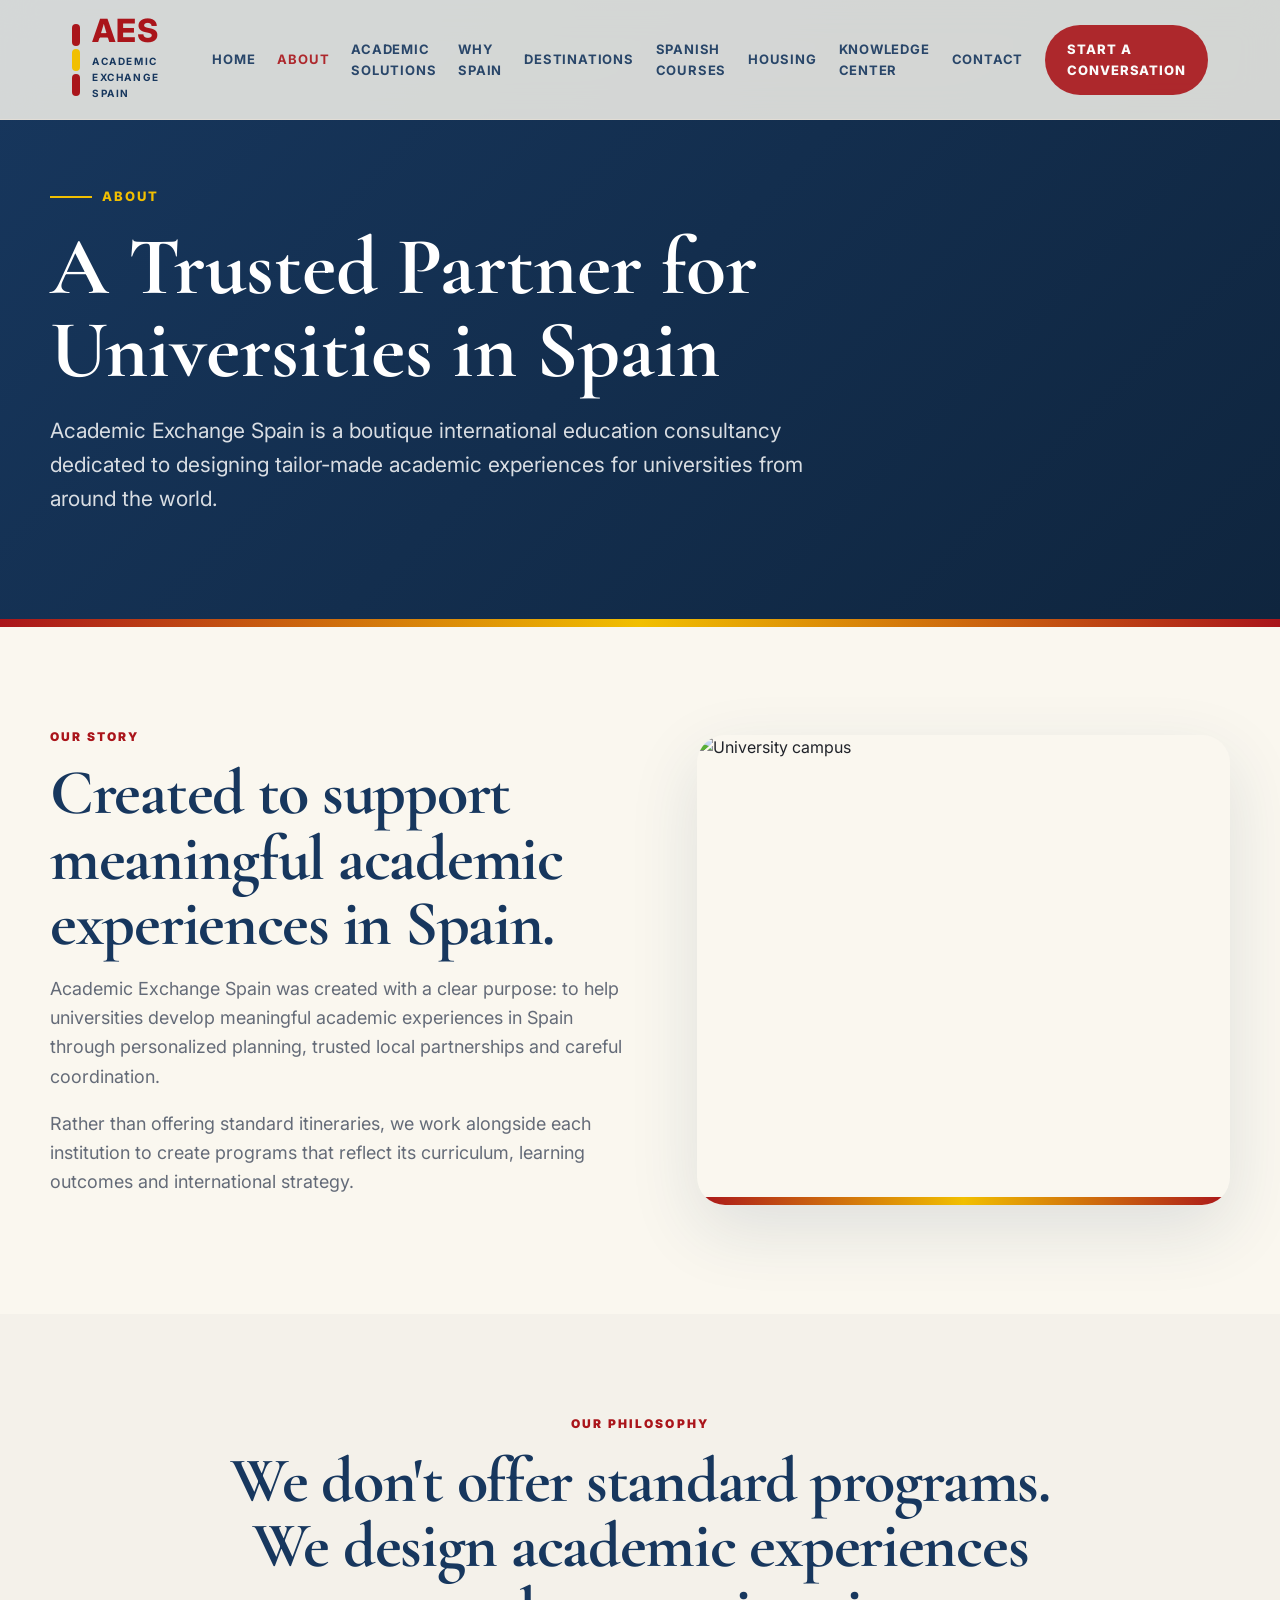
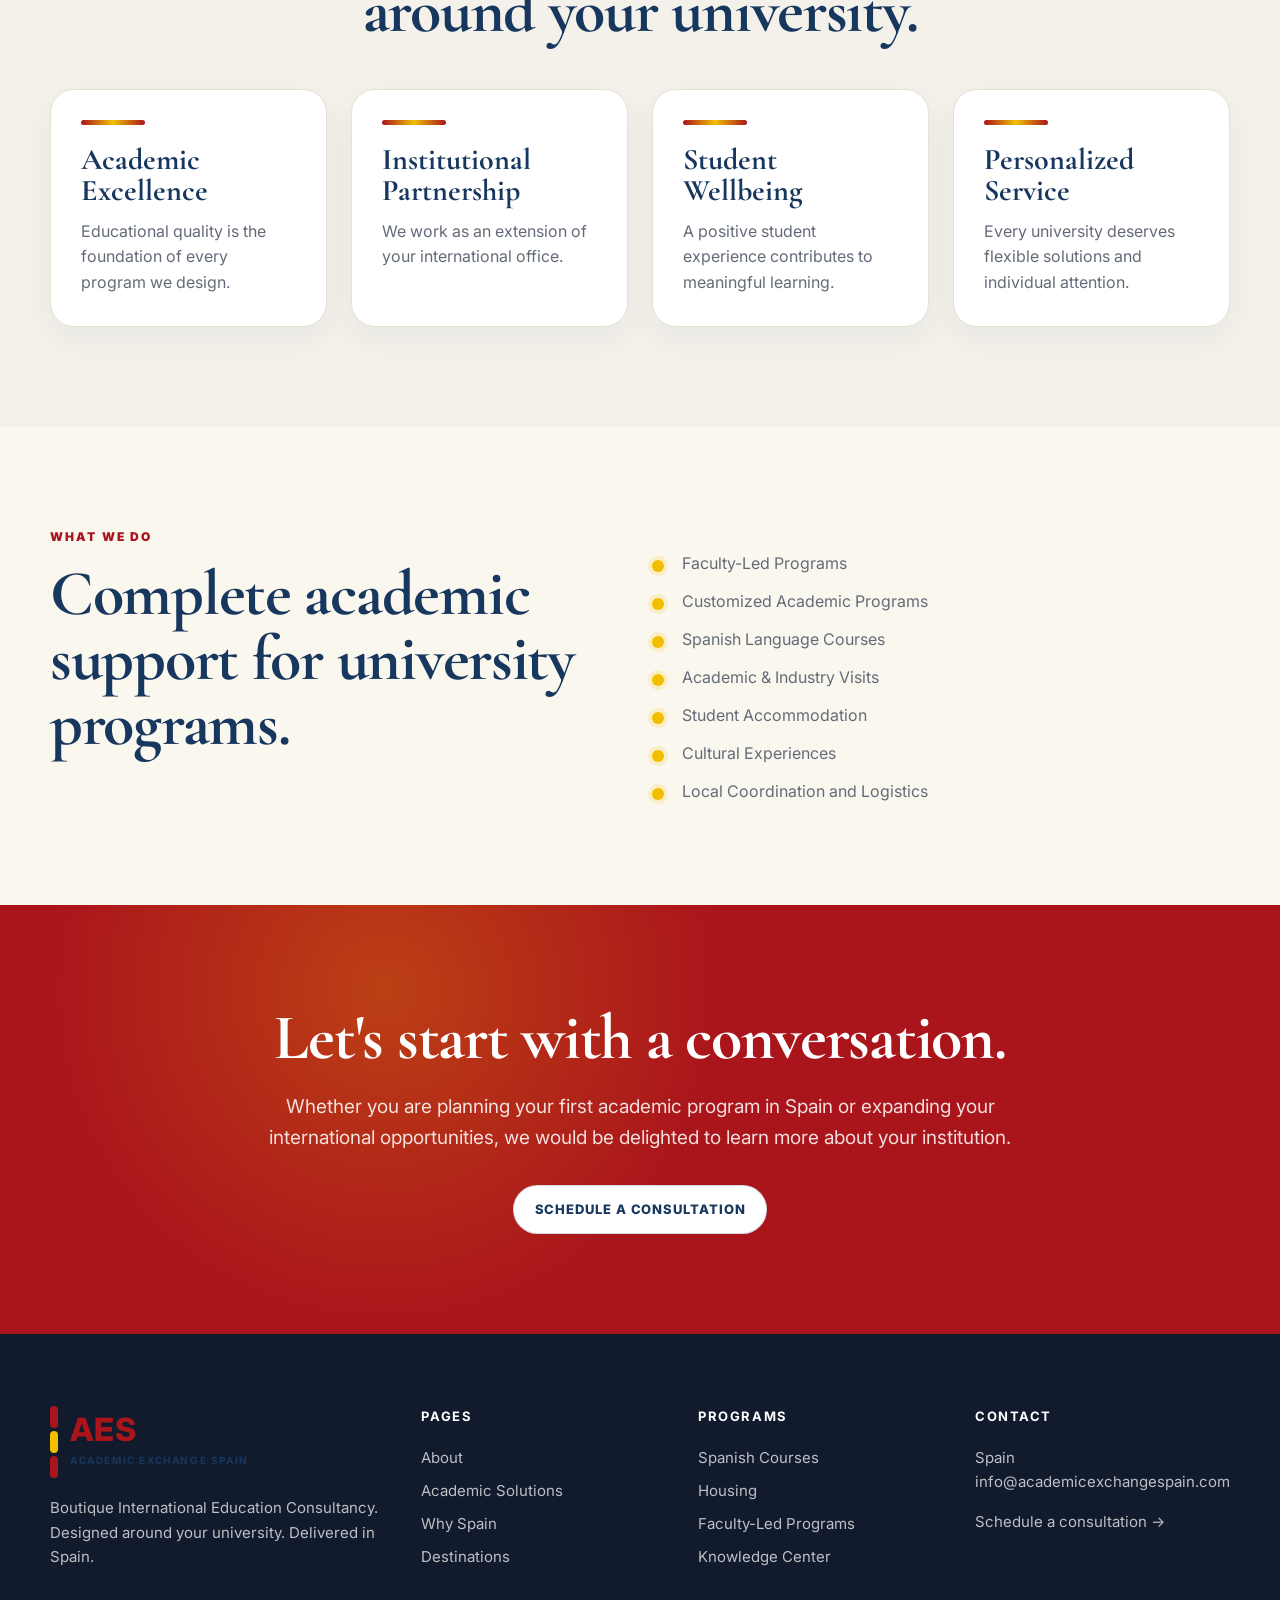
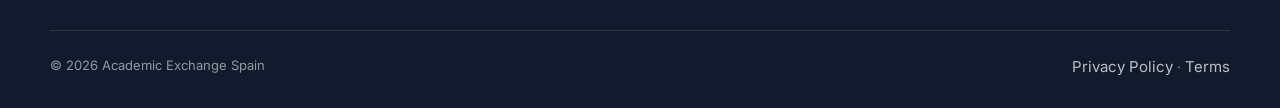
==== about.html @ 65f4fbcc "Add files via upload" ====
<!doctype html><html lang="en"><head><meta charset="utf-8"><meta name="viewport" content="width=device-width, initial-scale=1"><title>About | Academic Exchange Spain</title><meta name="description" content="Learn about Academic Exchange Spain, a boutique international education consultancy for universities."><meta property="og:title" content="About | Academic Exchange Spain"><meta property="og:description" content="Learn about Academic Exchange Spain, a boutique international education consultancy for universities."><meta property="og:type" content="website"><link rel="preconnect" href="https://fonts.googleapis.com"><link rel="preconnect" href="https://fonts.gstatic.com" crossorigin><link href="https://fonts.googleapis.com/css2?family=Cormorant+Garamond:wght@600;700&family=Inter:wght@400;600;700;800;900&display=swap" rel="stylesheet"><link rel="stylesheet" href="assets/css/styles.css"></head><body style="--hero-img:url('https://images.unsplash.com/photo-1523580846011-d3a5bc25702b?auto=format&fit=crop&w=2400&q=80')"><header class="site-header"><div class="nav-wrap"><a href="index.html" class="logo" aria-label="Academic Exchange Spain home"><span class="mark"><i></i><i></i><i></i></span><span><span class="aes">AES</span><small>Academic Exchange Spain</small></span></a><nav class="nav"><a class="" href="index.html">Home</a><a class="active" href="about.html">About</a><a class="" href="academic-solutions.html">Academic Solutions</a><a class="" href="why-spain.html">Why Spain</a><a class="" href="academic-destinations.html">Destinations</a><a class="" href="spanish-courses.html">Spanish Courses</a><a class="" href="housing.html">Housing</a><a class="" href="knowledge-center.html">Knowledge Center</a><a class="" href="contact.html">Contact</a><a class="btn btn-red" href="contact.html">Start a Conversation</a></nav><button class="menu-toggle" aria-label="Open menu">☰</button></div><nav class="mobile-nav"><a class="" href="index.html">Home</a><a class="active" href="about.html">About</a><a class="" href="academic-solutions.html">Academic Solutions</a><a class="" href="why-spain.html">Why Spain</a><a class="" href="academic-destinations.html">Destinations</a><a class="" href="spanish-courses.html">Spanish Courses</a><a class="" href="housing.html">Housing</a><a class="" href="knowledge-center.html">Knowledge Center</a><a class="" href="contact.html">Contact</a><a class="btn btn-red" href="contact.html">Start a Conversation</a></nav></header><section class="page-hero"><div class="container"><div class="eyebrow">About</div><h1>A Trusted Partner for Universities in Spain</h1><p>Academic Exchange Spain is a boutique international education consultancy dedicated to designing tailor-made academic experiences for universities from around the world.</p></div></section>
<section class="section"><div class="container editorial"><div class="text-block"><div class="section-label">Our Story</div><h2>Created to support meaningful academic experiences in Spain.</h2><p>Academic Exchange Spain was created with a clear purpose: to help universities develop meaningful academic experiences in Spain through personalized planning, trusted local partnerships and careful coordination.</p><p>Rather than offering standard itineraries, we work alongside each institution to create programs that reflect its curriculum, learning outcomes and international strategy.</p></div><div class="photo-card"><img src="https://images.unsplash.com/photo-1562774053-701939374585?auto=format&fit=crop&w=1600&q=80" alt="University campus"></div></div></section>
<section class="section muted-bg"><div class="container"><div class="section-head center"><div class="section-label">Our Philosophy</div><h2>We don't offer standard programs. We design academic experiences around your university.</h2></div><div class="grid grid-4"><div class="card"><div class="stripe"></div><h3>Academic Excellence</h3><p>Educational quality is the foundation of every program we design.</p></div><div class="card"><div class="stripe"></div><h3>Institutional Partnership</h3><p>We work as an extension of your international office.</p></div><div class="card"><div class="stripe"></div><h3>Student Wellbeing</h3><p>A positive student experience contributes to meaningful learning.</p></div><div class="card"><div class="stripe"></div><h3>Personalized Service</h3><p>Every university deserves flexible solutions and individual attention.</p></div></div></div></section>
<section class="section"><div class="container grid grid-2"><div><div class="section-label">What We Do</div><h2>Complete academic support for university programs.</h2></div><div><ul class="list-check"><li>Faculty-Led Programs</li><li>Customized Academic Programs</li><li>Spanish Language Courses</li><li>Academic & Industry Visits</li><li>Student Accommodation</li><li>Cultural Experiences</li><li>Local Coordination and Logistics</li></ul></div></div></section>
<section class="section cta"><div class="container"><h2>Let's start with a conversation.</h2><p>Whether you are planning your first academic program in Spain or expanding your international opportunities, we would be delighted to learn more about your institution.</p><a class="btn btn-white" href="contact.html">Schedule a Consultation</a></div></section><footer class="site-footer"><div class="footer-grid"><div><a href="index.html" class="logo" aria-label="Academic Exchange Spain home"><span class="mark"><i></i><i></i><i></i></span><span><span class="aes">AES</span><small>Academic Exchange Spain</small></span></a><p style="margin-top:18px;max-width:340px">Boutique International Education Consultancy. Designed around your university. Delivered in Spain.</p></div><div><h4>Pages</h4><div class="footer-links"><a href="about.html">About</a><a href="academic-solutions.html">Academic Solutions</a><a href="why-spain.html">Why Spain</a><a href="academic-destinations.html">Destinations</a></div></div><div><h4>Programs</h4><div class="footer-links"><a href="spanish-courses.html">Spanish Courses</a><a href="housing.html">Housing</a><a href="academic-solutions.html">Faculty-Led Programs</a><a href="knowledge-center.html">Knowledge Center</a></div></div><div><h4>Contact</h4><p>Spain<br>info@academicexchangespain.com</p><a href="contact.html">Schedule a consultation →</a></div></div><div class="footer-bottom"><span>© <span data-year></span> Academic Exchange Spain</span><span><a href="privacy.html">Privacy Policy</a> · <a href="terms.html">Terms</a></span></div></footer><script src="assets/js/main.js"></script></body></html>
---- assets/css/styles.css ----
:root{
  --red:#AA151B; --gold:#F1BF00; --blue:#17375E; --ink:#20232A; --muted:#646B78; --cream:#FAF7EF; --soft:#F4F1EA; --line:#E7E0D6; --white:#fff;
  --max:1180px; --shadow:0 24px 70px rgba(23,55,94,.12);
}
*{box-sizing:border-box} html{scroll-behavior:smooth} body{margin:0;color:var(--ink);font-family:Inter,system-ui,-apple-system,Segoe UI,Roboto,Arial,sans-serif;background:var(--cream);line-height:1.62} a{color:inherit;text-decoration:none} img{max-width:100%;display:block} 
.logo{display:flex;align-items:center;gap:12px;font-weight:800;letter-spacing:.02em;color:var(--blue)}.mark{display:grid;gap:3px}.mark i{display:block;width:8px;height:22px;border-radius:99px}.mark i:nth-child(1),.mark i:nth-child(3){background:var(--red)}.mark i:nth-child(2){background:var(--gold)}.logo .aes{font-size:32px;line-height:.8;color:var(--red)}.logo small{display:block;font-size:10px;letter-spacing:.16em;text-transform:uppercase;color:var(--blue);font-weight:700;margin-top:3px}.logo span.name{font-size:12px;text-transform:uppercase;letter-spacing:.14em;color:var(--blue)}
.site-header{position:fixed;top:0;left:0;right:0;z-index:50;background:rgba(250,247,239,.84);backdrop-filter:blur(18px);border-bottom:1px solid rgba(231,224,214,.8)}.nav-wrap{max-width:var(--max);margin:0 auto;padding:18px 22px;display:flex;align-items:center;justify-content:space-between;gap:24px}.nav{display:flex;align-items:center;gap:22px;font-size:13px;font-weight:700;text-transform:uppercase;letter-spacing:.06em;color:var(--blue)}.nav a{opacity:.9}.nav a:hover{color:var(--red)}.menu-toggle{display:none;background:transparent;border:0;color:var(--blue);font-weight:800;font-size:26px}.btn{display:inline-flex;align-items:center;justify-content:center;border-radius:999px;padding:13px 21px;font-size:13px;text-transform:uppercase;letter-spacing:.07em;font-weight:800;border:1px solid transparent;transition:.25s ease;gap:8px}.btn-red{background:var(--red);color:#fff}.btn-red:hover{background:#8f0f14;transform:translateY(-2px)}.btn-white{background:#fff;color:var(--blue);border-color:rgba(23,55,94,.18)}.btn-white:hover{border-color:var(--red);color:var(--red);transform:translateY(-2px)}.btn-gold{background:var(--gold);color:#111}.btn-outline{border-color:var(--red);color:var(--red);background:transparent}.btn-outline:hover{background:var(--red);color:#fff}
.hero{min-height:96vh;display:grid;align-items:center;position:relative;overflow:hidden;padding:140px 22px 80px;background:var(--blue)}.hero:before{content:"";position:absolute;inset:0;background:linear-gradient(90deg,rgba(23,55,94,.92),rgba(23,55,94,.62) 45%,rgba(170,21,27,.28)),var(--hero-img);background-size:cover;background-position:center;transform:scale(1.02)}.hero:after{content:"";position:absolute;left:0;bottom:0;width:100%;height:10px;background:linear-gradient(90deg,var(--red),var(--gold),var(--red))}.hero-inner{position:relative;z-index:2;max-width:var(--max);margin:0 auto;width:100%}.eyebrow{display:inline-flex;gap:10px;align-items:center;font-size:13px;font-weight:800;letter-spacing:.16em;text-transform:uppercase;color:var(--gold);margin-bottom:18px}.eyebrow:before{content:"";width:42px;height:2px;background:var(--gold)}h1,h2,h3{font-family:Cormorant Garamond,Georgia,serif;line-height:1.02;margin:0;color:var(--blue)}.hero h1{font-size:clamp(50px,7vw,94px);max-width:900px;color:#fff;font-weight:700;letter-spacing:-.03em}.hero p{max-width:760px;color:rgba(255,255,255,.88);font-size:clamp(18px,2vw,24px);margin:26px 0 34px}.hero-actions{display:flex;gap:14px;flex-wrap:wrap}.hero .btn-white{background:rgba(255,255,255,.94)}
main{overflow:hidden}.section{padding:100px 22px}.section.compact{padding:72px 22px}.container{max-width:var(--max);margin:0 auto}.section-head{max-width:820px;margin-bottom:46px}.section-head.center{text-align:center;margin-left:auto;margin-right:auto}.section-label{font-size:12px;text-transform:uppercase;letter-spacing:.18em;font-weight:900;color:var(--red);margin-bottom:14px}.section h2{font-size:clamp(38px,5vw,64px);letter-spacing:-.02em}.lead{font-size:20px;color:var(--muted);max-width:780px}.grid{display:grid;gap:24px}.grid-2{grid-template-columns:repeat(2,minmax(0,1fr))}.grid-3{grid-template-columns:repeat(3,minmax(0,1fr))}.grid-4{grid-template-columns:repeat(4,minmax(0,1fr))}.trust{background:#fff;border-bottom:1px solid var(--line)}.trust-grid{display:grid;grid-template-columns:repeat(4,1fr);gap:18px}.stat{padding:28px;border-left:4px solid var(--red);background:#fff}.stat strong{display:block;font-family:Cormorant Garamond,Georgia,serif;font-size:48px;color:var(--blue);line-height:1}.stat span{display:block;text-transform:uppercase;letter-spacing:.09em;font-size:12px;font-weight:900;color:var(--red);margin:8px 0}.stat p{margin:0;color:var(--muted);font-size:14px}.editorial{display:grid;grid-template-columns:1.05fr .95fr;gap:58px;align-items:center}.photo-card{position:relative;border-radius:28px;overflow:hidden;box-shadow:var(--shadow);min-height:470px}.photo-card img{width:100%;height:100%;object-fit:cover;position:absolute;inset:0}.photo-card:after{content:"";position:absolute;inset:auto 0 0 0;height:8px;background:linear-gradient(90deg,var(--red),var(--gold),var(--red))}.text-block p{font-size:18px;color:var(--muted)}.pillars .card{min-height:260px}.card{background:#fff;border:1px solid var(--line);border-radius:24px;padding:30px;box-shadow:0 12px 34px rgba(23,55,94,.055);transition:.25s ease}.card:hover{transform:translateY(-5px);box-shadow:var(--shadow)}.card h3{font-size:30px;margin-bottom:12px}.card p{color:var(--muted);margin:0}.card .stripe{width:64px;height:5px;background:linear-gradient(90deg,var(--red),var(--gold),var(--red));border-radius:99px;margin-bottom:20px}.muted-bg{background:var(--soft)}.blue-bg{background:var(--blue);color:#fff}.blue-bg h2,.blue-bg h3{color:#fff}.blue-bg p{color:rgba(255,255,255,.82)}.method{display:grid;grid-template-columns:repeat(7,1fr);gap:12px;position:relative}.method:before{content:"";position:absolute;top:35px;left:6%;right:6%;height:2px;background:rgba(170,21,27,.22)}.method-step{position:relative;text-align:center;background:#fff;border:1px solid var(--line);border-radius:18px;padding:22px 10px;z-index:2}.method-step b{display:flex;align-items:center;justify-content:center;width:48px;height:48px;margin:0 auto 14px;border-radius:50%;background:var(--cream);border:2px solid var(--gold);color:var(--red);font-weight:900}.method-step span{display:block;font-size:12px;font-weight:900;letter-spacing:.08em;text-transform:uppercase;color:var(--blue)}.solution-card{min-height:380px;padding:0;overflow:hidden}.solution-card img{height:190px;width:100%;object-fit:cover}.solution-card div{padding:26px}.solution-card h3{font-size:31px}.map-box{background:#fff;border:1px solid var(--line);border-radius:28px;padding:42px;box-shadow:var(--shadow)}.map-spain{height:340px;border-radius:22px;background:linear-gradient(135deg,rgba(241,191,0,.16),rgba(170,21,27,.12)),url('https://images.unsplash.com/photo-1558642452-9d2a7deb7f62?auto=format&fit=crop&w=1400&q=80');background-size:cover;background-position:center;position:relative;overflow:hidden}.map-spain:after{content:"Spain as a learning environment";position:absolute;left:24px;bottom:24px;color:#fff;background:rgba(23,55,94,.82);padding:12px 18px;border-radius:999px;font-weight:800}.dest-card{min-height:290px;position:relative;border-radius:24px;overflow:hidden;color:#fff;display:flex;align-items:flex-end;padding:24px;box-shadow:var(--shadow)}.dest-card:before{content:"";position:absolute;inset:0;background:linear-gradient(180deg,rgba(23,55,94,.04),rgba(23,55,94,.82));z-index:1}.dest-card img{position:absolute;inset:0;width:100%;height:100%;object-fit:cover;transition:.5s}.dest-card:hover img{transform:scale(1.06)}.dest-card div{position:relative;z-index:2}.dest-card h3{color:#fff;font-size:34px}.dest-card p{margin:6px 0 0;color:rgba(255,255,255,.86);font-weight:700}.banner-photo{min-height:620px;position:relative;display:flex;align-items:center;background-size:cover;background-position:center}.banner-photo:before{content:"";position:absolute;inset:0;background:linear-gradient(90deg,rgba(23,55,94,.9),rgba(23,55,94,.45))}.banner-photo .container{position:relative;color:#fff}.banner-photo h2{color:#fff;max-width:720px}.quote{font-family:Cormorant Garamond,Georgia,serif;font-size:clamp(34px,5vw,62px);line-height:1.05;color:var(--blue);max-width:980px;margin:0 auto;text-align:center}.quote cite{display:block;font-family:Inter,Arial,sans-serif;font-style:normal;font-size:14px;text-transform:uppercase;letter-spacing:.14em;color:var(--red);margin-top:24px;font-weight:900}.cta{background:var(--red);color:#fff;text-align:center;position:relative;overflow:hidden}.cta:before{content:"";position:absolute;inset:0;background:radial-gradient(circle at 30% 20%,rgba(241,191,0,.25),transparent 35%)}.cta .container{position:relative}.cta h2{color:#fff}.cta p{color:rgba(255,255,255,.86);margin:22px auto 32px;max-width:760px;font-size:19px}.site-footer{background:#111B2D;color:#fff;padding:72px 22px 28px}.footer-grid{max-width:var(--max);margin:0 auto;display:grid;grid-template-columns:1.4fr repeat(3,1fr);gap:40px}.site-footer h4{margin:0 0 18px;color:#fff;text-transform:uppercase;letter-spacing:.12em;font-size:13px}.site-footer p,.site-footer a{color:rgba(255,255,255,.72);font-size:15px}.footer-links{display:grid;gap:9px}.footer-bottom{max-width:var(--max);margin:46px auto 0;padding-top:24px;border-top:1px solid rgba(255,255,255,.12);display:flex;justify-content:space-between;gap:20px;color:rgba(255,255,255,.55);font-size:13px}.page-hero{padding:180px 22px 90px;background:linear-gradient(135deg,var(--blue),#0F253E);color:#fff;position:relative;overflow:hidden}.page-hero:after{content:"";position:absolute;left:0;bottom:0;width:100%;height:8px;background:linear-gradient(90deg,var(--red),var(--gold),var(--red))}.page-hero .container{position:relative;z-index:1}.page-hero h1{color:#fff;font-size:clamp(48px,7vw,82px);max-width:900px}.page-hero p{max-width:790px;color:rgba(255,255,255,.84);font-size:21px}.list-check{padding:0;margin:24px 0 0;list-style:none;display:grid;gap:12px}.list-check li{padding-left:30px;position:relative;color:var(--muted)}.list-check li:before{content:"";position:absolute;left:0;top:.55em;width:12px;height:12px;border-radius:50%;background:var(--gold);box-shadow:0 0 0 4px rgba(241,191,0,.18)}.form{background:#fff;border:1px solid var(--line);border-radius:28px;padding:34px;box-shadow:var(--shadow)}.form label{display:block;margin:14px 0 6px;font-weight:800;color:var(--blue);font-size:13px;text-transform:uppercase;letter-spacing:.06em}.form input,.form textarea,.form select{width:100%;border:1px solid var(--line);border-radius:14px;padding:15px 16px;font:inherit;background:var(--cream)}.form textarea{min-height:160px}.resource-card{display:grid;grid-template-columns:90px 1fr;gap:20px;align-items:start}.resource-icon{width:78px;height:78px;border-radius:20px;background:linear-gradient(135deg,var(--red),var(--gold));display:flex;align-items:center;justify-content:center;color:#fff;font-size:30px;font-weight:900}.mobile-nav{display:none}.active{color:var(--red)!important}
@media (max-width: 980px){.nav{display:none}.menu-toggle{display:block}.mobile-nav.open{display:grid}.mobile-nav{position:fixed;top:78px;left:14px;right:14px;background:#fff;border:1px solid var(--line);border-radius:22px;padding:18px;box-shadow:var(--shadow);z-index:60;gap:12px}.mobile-nav a{font-weight:800;text-transform:uppercase;color:var(--blue);font-size:13px;padding:10px}.grid-2,.grid-3,.grid-4,.editorial{grid-template-columns:1fr}.trust-grid{grid-template-columns:repeat(2,1fr)}.method{grid-template-columns:1fr}.method:before{display:none}.footer-grid{grid-template-columns:1fr 1fr}.section{padding:78px 20px}.hero{min-height:86vh}.photo-card{min-height:350px}}
@media (max-width: 620px){.nav-wrap{padding:15px 16px}.logo .aes{font-size:28px}.hero{padding-top:130px}.hero h1{font-size:48px}.hero-actions{flex-direction:column;align-items:flex-start}.trust-grid{grid-template-columns:1fr}.grid{gap:18px}.footer-grid{grid-template-columns:1fr}.footer-bottom{flex-direction:column}.page-hero{padding-top:140px}.section h2{font-size:38px}.stat strong{font-size:42px}}
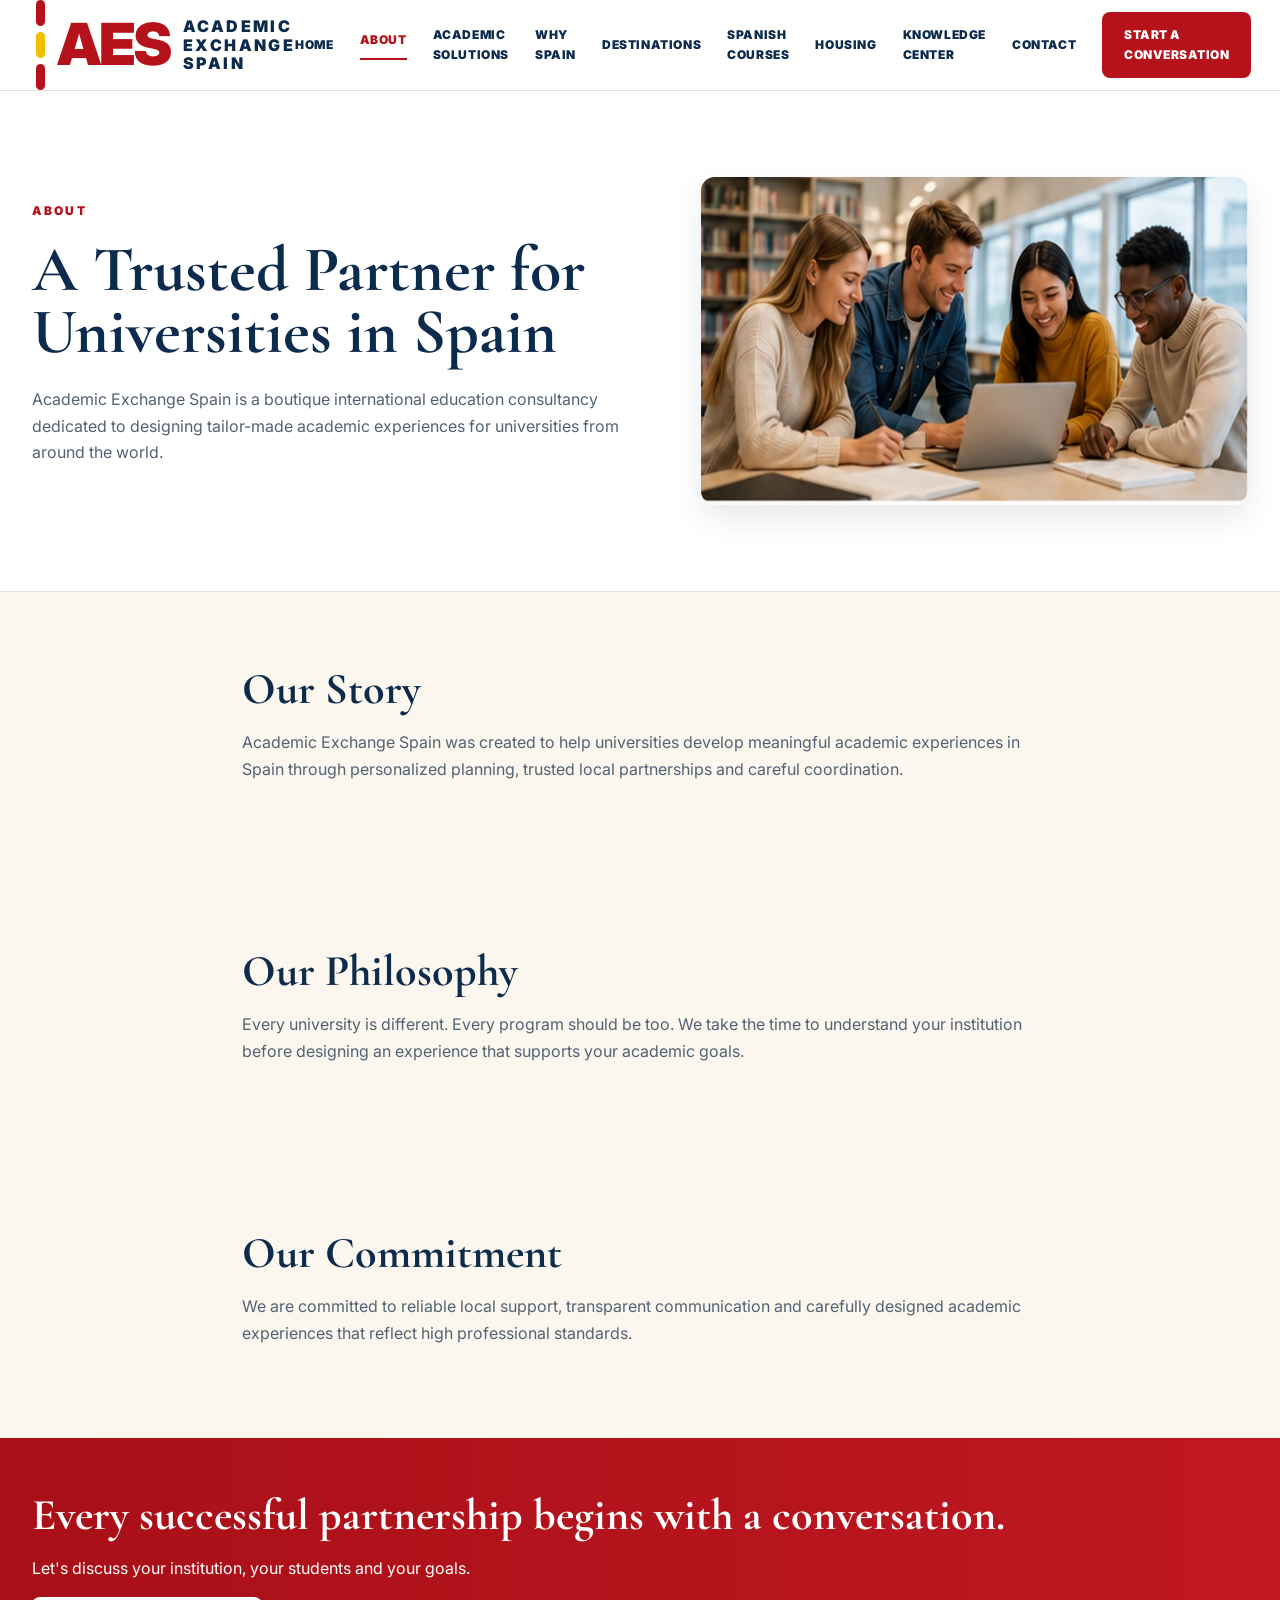
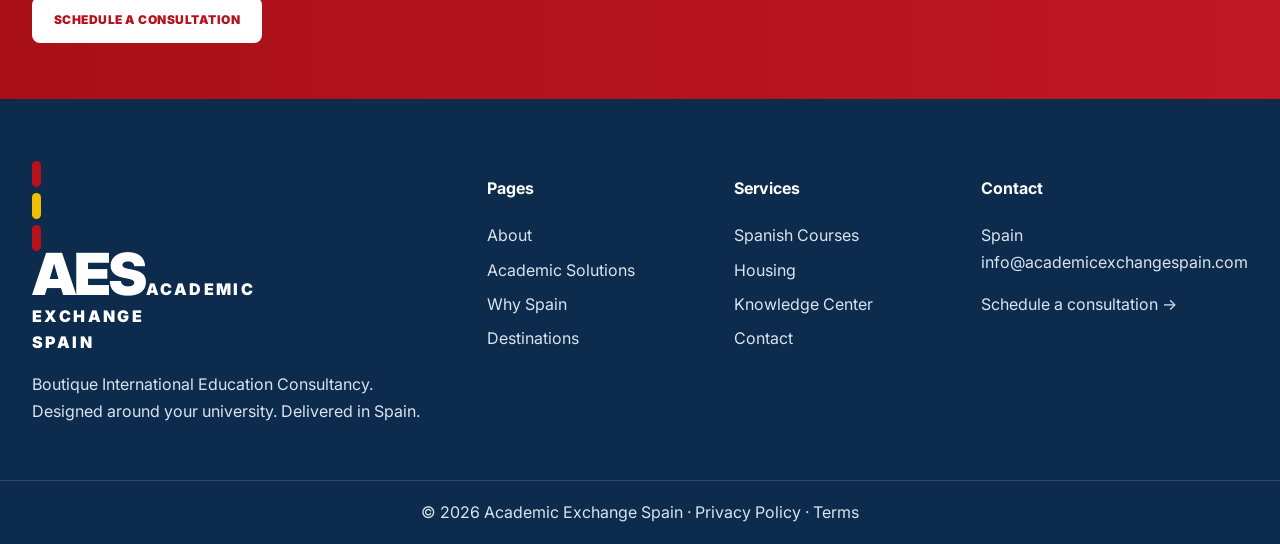
==== commit e2c2b7d8: "Add files via upload" ====
--- a/about.html
+++ b/about.html
@@ -1,5 +1 @@
-<!doctype html><html lang="en"><head><meta charset="utf-8"><meta name="viewport" content="width=device-width, initial-scale=1"><title>About | Academic Exchange Spain</title><meta name="description" content="Learn about Academic Exchange Spain, a boutique international education consultancy for universities."><meta property="og:title" content="About | Academic Exchange Spain"><meta property="og:description" content="Learn about Academic Exchange Spain, a boutique international education consultancy for universities."><meta property="og:type" content="website"><link rel="preconnect" href="https://fonts.googleapis.com"><link rel="preconnect" href="https://fonts.gstatic.com" crossorigin><link href="https://fonts.googleapis.com/css2?family=Cormorant+Garamond:wght@600;700&family=Inter:wght@400;600;700;800;900&display=swap" rel="stylesheet"><link rel="stylesheet" href="assets/css/styles.css"></head><body style="--hero-img:url('https://images.unsplash.com/photo-1523580846011-d3a5bc25702b?auto=format&fit=crop&w=2400&q=80')"><header class="site-header"><div class="nav-wrap"><a href="index.html" class="logo" aria-label="Academic Exchange Spain home"><span class="mark"><i></i><i></i><i></i></span><span><span class="aes">AES</span><small>Academic Exchange Spain</small></span></a><nav class="nav"><a class="" href="index.html">Home</a><a class="active" href="about.html">About</a><a class="" href="academic-solutions.html">Academic Solutions</a><a class="" href="why-spain.html">Why Spain</a><a class="" href="academic-destinations.html">Destinations</a><a class="" href="spanish-courses.html">Spanish Courses</a><a class="" href="housing.html">Housing</a><a class="" href="knowledge-center.html">Knowledge Center</a><a class="" href="contact.html">Contact</a><a class="btn btn-red" href="contact.html">Start a Conversation</a></nav><button class="menu-toggle" aria-label="Open menu">☰</button></div><nav class="mobile-nav"><a class="" href="index.html">Home</a><a class="active" href="about.html">About</a><a class="" href="academic-solutions.html">Academic Solutions</a><a class="" href="why-spain.html">Why Spain</a><a class="" href="academic-destinations.html">Destinations</a><a class="" href="spanish-courses.html">Spanish Courses</a><a class="" href="housing.html">Housing</a><a class="" href="knowledge-center.html">Knowledge Center</a><a class="" href="contact.html">Contact</a><a class="btn btn-red" href="contact.html">Start a Conversation</a></nav></header><section class="page-hero"><div class="container"><div class="eyebrow">About</div><h1>A Trusted Partner for Universities in Spain</h1><p>Academic Exchange Spain is a boutique international education consultancy dedicated to designing tailor-made academic experiences for universities from around the world.</p></div></section>
-<section class="section"><div class="container editorial"><div class="text-block"><div class="section-label">Our Story</div><h2>Created to support meaningful academic experiences in Spain.</h2><p>Academic Exchange Spain was created with a clear purpose: to help universities develop meaningful academic experiences in Spain through personalized planning, trusted local partnerships and careful coordination.</p><p>Rather than offering standard itineraries, we work alongside each institution to create programs that reflect its curriculum, learning outcomes and international strategy.</p></div><div class="photo-card"><img src="https://images.unsplash.com/photo-1562774053-701939374585?auto=format&fit=crop&w=1600&q=80" alt="University campus"></div></div></section>
-<section class="section muted-bg"><div class="container"><div class="section-head center"><div class="section-label">Our Philosophy</div><h2>We don't offer standard programs. We design academic experiences around your university.</h2></div><div class="grid grid-4"><div class="card"><div class="stripe"></div><h3>Academic Excellence</h3><p>Educational quality is the foundation of every program we design.</p></div><div class="card"><div class="stripe"></div><h3>Institutional Partnership</h3><p>We work as an extension of your international office.</p></div><div class="card"><div class="stripe"></div><h3>Student Wellbeing</h3><p>A positive student experience contributes to meaningful learning.</p></div><div class="card"><div class="stripe"></div><h3>Personalized Service</h3><p>Every university deserves flexible solutions and individual attention.</p></div></div></div></section>
-<section class="section"><div class="container grid grid-2"><div><div class="section-label">What We Do</div><h2>Complete academic support for university programs.</h2></div><div><ul class="list-check"><li>Faculty-Led Programs</li><li>Customized Academic Programs</li><li>Spanish Language Courses</li><li>Academic & Industry Visits</li><li>Student Accommodation</li><li>Cultural Experiences</li><li>Local Coordination and Logistics</li></ul></div></div></section>
-<section class="section cta"><div class="container"><h2>Let's start with a conversation.</h2><p>Whether you are planning your first academic program in Spain or expanding your international opportunities, we would be delighted to learn more about your institution.</p><a class="btn btn-white" href="contact.html">Schedule a Consultation</a></div></section><footer class="site-footer"><div class="footer-grid"><div><a href="index.html" class="logo" aria-label="Academic Exchange Spain home"><span class="mark"><i></i><i></i><i></i></span><span><span class="aes">AES</span><small>Academic Exchange Spain</small></span></a><p style="margin-top:18px;max-width:340px">Boutique International Education Consultancy. Designed around your university. Delivered in Spain.</p></div><div><h4>Pages</h4><div class="footer-links"><a href="about.html">About</a><a href="academic-solutions.html">Academic Solutions</a><a href="why-spain.html">Why Spain</a><a href="academic-destinations.html">Destinations</a></div></div><div><h4>Programs</h4><div class="footer-links"><a href="spanish-courses.html">Spanish Courses</a><a href="housing.html">Housing</a><a href="academic-solutions.html">Faculty-Led Programs</a><a href="knowledge-center.html">Knowledge Center</a></div></div><div><h4>Contact</h4><p>Spain<br>info@academicexchangespain.com</p><a href="contact.html">Schedule a consultation →</a></div></div><div class="footer-bottom"><span>© <span data-year></span> Academic Exchange Spain</span><span><a href="privacy.html">Privacy Policy</a> · <a href="terms.html">Terms</a></span></div></footer><script src="assets/js/main.js"></script></body></html>+<!doctype html><html lang="en"><head><meta charset="utf-8"><meta name="viewport" content="width=device-width, initial-scale=1"><title>About | Academic Exchange Spain</title><meta name="description" content="A trusted partner for universities in Spain."><meta property="og:title" content="About | Academic Exchange Spain"><meta property="og:description" content="A trusted partner for universities in Spain."><meta property="og:type" content="website"><link rel="preconnect" href="https://fonts.googleapis.com"><link rel="preconnect" href="https://fonts.gstatic.com" crossorigin><link href="https://fonts.googleapis.com/css2?family=Cormorant+Garamond:wght@600;700&family=Inter:wght@400;600;700;800;900&display=swap" rel="stylesheet"><link rel="stylesheet" href="assets/css/styles.css"></head><body><header class="site-header"><div class="nav-wrap"><a href="index.html" class="logo"><span class="mark"><i></i><i></i><i></i></span><span class="aes">AES</span><span class="logo-text">Academic<br>Exchange<br>Spain</span></a><nav class="nav"><a class="" href="index.html">Home</a><a class="active" href="about.html">About</a><a class="" href="academic-solutions.html">Academic Solutions</a><a class="" href="why-spain.html">Why Spain</a><a class="" href="academic-destinations.html">Destinations</a><a class="" href="spanish-courses.html">Spanish Courses</a><a class="" href="housing.html">Housing</a><a class="" href="knowledge-center.html">Knowledge Center</a><a class="" href="contact.html">Contact</a><a class="nav-cta" href="contact.html">Start a Conversation</a></nav><button class="menu-toggle" aria-label="Open menu">☰</button></div><nav class="mobile-nav"><a class="" href="index.html">Home</a><a class="active" href="about.html">About</a><a class="" href="academic-solutions.html">Academic Solutions</a><a class="" href="why-spain.html">Why Spain</a><a class="" href="academic-destinations.html">Destinations</a><a class="" href="spanish-courses.html">Spanish Courses</a><a class="" href="housing.html">Housing</a><a class="" href="knowledge-center.html">Knowledge Center</a><a class="" href="contact.html">Contact</a><a class="nav-cta" href="contact.html">Start a Conversation</a></nav></header><section class="page-hero"><div class="container two-col"><div><p class="label">About</p><h1>A Trusted Partner for Universities in Spain</h1><p>Academic Exchange Spain is a boutique international education consultancy dedicated to designing tailor-made academic experiences for universities from around the world.</p></div><img class="rounded-img" src="assets/images/students-university.jpg" alt="A Trusted Partner for Universities in Spain"></div></section><section class="section"><div class="container narrow"><h2>Our Story</h2><p>Academic Exchange Spain was created to help universities develop meaningful academic experiences in Spain through personalized planning, trusted local partnerships and careful coordination.</p></div></section><section class="section"><div class="container narrow"><h2>Our Philosophy</h2><p>Every university is different. Every program should be too. We take the time to understand your institution before designing an experience that supports your academic goals.</p></div></section><section class="section"><div class="container narrow"><h2>Our Commitment</h2><p>We are committed to reliable local support, transparent communication and carefully designed academic experiences that reflect high professional standards.</p></div></section><section class="cta"><div class="container"><h2>Every successful partnership begins with a conversation.</h2><p>Let's discuss your institution, your students and your goals.</p><a class="btn light" href="contact.html">Schedule a Consultation</a></div></section><footer class="site-footer"><div class="container footer-grid"><div><a href="index.html" class="logo footer-logo"><span class="mark"><i></i><i></i><i></i></span><span class="aes">AES</span><span class="logo-text">Academic<br>Exchange<br>Spain</span></a><p>Boutique International Education Consultancy. Designed around your university. Delivered in Spain.</p></div><div><h4>Pages</h4><a href="about.html">About</a><a href="academic-solutions.html">Academic Solutions</a><a href="why-spain.html">Why Spain</a><a href="academic-destinations.html">Destinations</a></div><div><h4>Services</h4><a href="spanish-courses.html">Spanish Courses</a><a href="housing.html">Housing</a><a href="knowledge-center.html">Knowledge Center</a><a href="contact.html">Contact</a></div><div><h4>Contact</h4><p>Spain<br>info@academicexchangespain.com</p><a href="contact.html">Schedule a consultation →</a></div></div><div class="footer-bottom">© 2026 Academic Exchange Spain · <a href="privacy.html">Privacy Policy</a> · <a href="terms.html">Terms</a></div></footer><script src="assets/js/main.js"></script></body></html>
--- a/assets/css/styles.css
+++ b/assets/css/styles.css
@@ -1,11 +1,2 @@
-:root{
-  --red:#AA151B; --gold:#F1BF00; --blue:#17375E; --ink:#20232A; --muted:#646B78; --cream:#FAF7EF; --soft:#F4F1EA; --line:#E7E0D6; --white:#fff;
-  --max:1180px; --shadow:0 24px 70px rgba(23,55,94,.12);
-}
-*{box-sizing:border-box} html{scroll-behavior:smooth} body{margin:0;color:var(--ink);font-family:Inter,system-ui,-apple-system,Segoe UI,Roboto,Arial,sans-serif;background:var(--cream);line-height:1.62} a{color:inherit;text-decoration:none} img{max-width:100%;display:block} 
-.logo{display:flex;align-items:center;gap:12px;font-weight:800;letter-spacing:.02em;color:var(--blue)}.mark{display:grid;gap:3px}.mark i{display:block;width:8px;height:22px;border-radius:99px}.mark i:nth-child(1),.mark i:nth-child(3){background:var(--red)}.mark i:nth-child(2){background:var(--gold)}.logo .aes{font-size:32px;line-height:.8;color:var(--red)}.logo small{display:block;font-size:10px;letter-spacing:.16em;text-transform:uppercase;color:var(--blue);font-weight:700;margin-top:3px}.logo span.name{font-size:12px;text-transform:uppercase;letter-spacing:.14em;color:var(--blue)}
-.site-header{position:fixed;top:0;left:0;right:0;z-index:50;background:rgba(250,247,239,.84);backdrop-filter:blur(18px);border-bottom:1px solid rgba(231,224,214,.8)}.nav-wrap{max-width:var(--max);margin:0 auto;padding:18px 22px;display:flex;align-items:center;justify-content:space-between;gap:24px}.nav{display:flex;align-items:center;gap:22px;font-size:13px;font-weight:700;text-transform:uppercase;letter-spacing:.06em;color:var(--blue)}.nav a{opacity:.9}.nav a:hover{color:var(--red)}.menu-toggle{display:none;background:transparent;border:0;color:var(--blue);font-weight:800;font-size:26px}.btn{display:inline-flex;align-items:center;justify-content:center;border-radius:999px;padding:13px 21px;font-size:13px;text-transform:uppercase;letter-spacing:.07em;font-weight:800;border:1px solid transparent;transition:.25s ease;gap:8px}.btn-red{background:var(--red);color:#fff}.btn-red:hover{background:#8f0f14;transform:translateY(-2px)}.btn-white{background:#fff;color:var(--blue);border-color:rgba(23,55,94,.18)}.btn-white:hover{border-color:var(--red);color:var(--red);transform:translateY(-2px)}.btn-gold{background:var(--gold);color:#111}.btn-outline{border-color:var(--red);color:var(--red);background:transparent}.btn-outline:hover{background:var(--red);color:#fff}
-.hero{min-height:96vh;display:grid;align-items:center;position:relative;overflow:hidden;padding:140px 22px 80px;background:var(--blue)}.hero:before{content:"";position:absolute;inset:0;background:linear-gradient(90deg,rgba(23,55,94,.92),rgba(23,55,94,.62) 45%,rgba(170,21,27,.28)),var(--hero-img);background-size:cover;background-position:center;transform:scale(1.02)}.hero:after{content:"";position:absolute;left:0;bottom:0;width:100%;height:10px;background:linear-gradient(90deg,var(--red),var(--gold),var(--red))}.hero-inner{position:relative;z-index:2;max-width:var(--max);margin:0 auto;width:100%}.eyebrow{display:inline-flex;gap:10px;align-items:center;font-size:13px;font-weight:800;letter-spacing:.16em;text-transform:uppercase;color:var(--gold);margin-bottom:18px}.eyebrow:before{content:"";width:42px;height:2px;background:var(--gold)}h1,h2,h3{font-family:Cormorant Garamond,Georgia,serif;line-height:1.02;margin:0;color:var(--blue)}.hero h1{font-size:clamp(50px,7vw,94px);max-width:900px;color:#fff;font-weight:700;letter-spacing:-.03em}.hero p{max-width:760px;color:rgba(255,255,255,.88);font-size:clamp(18px,2vw,24px);margin:26px 0 34px}.hero-actions{display:flex;gap:14px;flex-wrap:wrap}.hero .btn-white{background:rgba(255,255,255,.94)}
-main{overflow:hidden}.section{padding:100px 22px}.section.compact{padding:72px 22px}.container{max-width:var(--max);margin:0 auto}.section-head{max-width:820px;margin-bottom:46px}.section-head.center{text-align:center;margin-left:auto;margin-right:auto}.section-label{font-size:12px;text-transform:uppercase;letter-spacing:.18em;font-weight:900;color:var(--red);margin-bottom:14px}.section h2{font-size:clamp(38px,5vw,64px);letter-spacing:-.02em}.lead{font-size:20px;color:var(--muted);max-width:780px}.grid{display:grid;gap:24px}.grid-2{grid-template-columns:repeat(2,minmax(0,1fr))}.grid-3{grid-template-columns:repeat(3,minmax(0,1fr))}.grid-4{grid-template-columns:repeat(4,minmax(0,1fr))}.trust{background:#fff;border-bottom:1px solid var(--line)}.trust-grid{display:grid;grid-template-columns:repeat(4,1fr);gap:18px}.stat{padding:28px;border-left:4px solid var(--red);background:#fff}.stat strong{display:block;font-family:Cormorant Garamond,Georgia,serif;font-size:48px;color:var(--blue);line-height:1}.stat span{display:block;text-transform:uppercase;letter-spacing:.09em;font-size:12px;font-weight:900;color:var(--red);margin:8px 0}.stat p{margin:0;color:var(--muted);font-size:14px}.editorial{display:grid;grid-template-columns:1.05fr .95fr;gap:58px;align-items:center}.photo-card{position:relative;border-radius:28px;overflow:hidden;box-shadow:var(--shadow);min-height:470px}.photo-card img{width:100%;height:100%;object-fit:cover;position:absolute;inset:0}.photo-card:after{content:"";position:absolute;inset:auto 0 0 0;height:8px;background:linear-gradient(90deg,var(--red),var(--gold),var(--red))}.text-block p{font-size:18px;color:var(--muted)}.pillars .card{min-height:260px}.card{background:#fff;border:1px solid var(--line);border-radius:24px;padding:30px;box-shadow:0 12px 34px rgba(23,55,94,.055);transition:.25s ease}.card:hover{transform:translateY(-5px);box-shadow:var(--shadow)}.card h3{font-size:30px;margin-bottom:12px}.card p{color:var(--muted);margin:0}.card .stripe{width:64px;height:5px;background:linear-gradient(90deg,var(--red),var(--gold),var(--red));border-radius:99px;margin-bottom:20px}.muted-bg{background:var(--soft)}.blue-bg{background:var(--blue);color:#fff}.blue-bg h2,.blue-bg h3{color:#fff}.blue-bg p{color:rgba(255,255,255,.82)}.method{display:grid;grid-template-columns:repeat(7,1fr);gap:12px;position:relative}.method:before{content:"";position:absolute;top:35px;left:6%;right:6%;height:2px;background:rgba(170,21,27,.22)}.method-step{position:relative;text-align:center;background:#fff;border:1px solid var(--line);border-radius:18px;padding:22px 10px;z-index:2}.method-step b{display:flex;align-items:center;justify-content:center;width:48px;height:48px;margin:0 auto 14px;border-radius:50%;background:var(--cream);border:2px solid var(--gold);color:var(--red);font-weight:900}.method-step span{display:block;font-size:12px;font-weight:900;letter-spacing:.08em;text-transform:uppercase;color:var(--blue)}.solution-card{min-height:380px;padding:0;overflow:hidden}.solution-card img{height:190px;width:100%;object-fit:cover}.solution-card div{padding:26px}.solution-card h3{font-size:31px}.map-box{background:#fff;border:1px solid var(--line);border-radius:28px;padding:42px;box-shadow:var(--shadow)}.map-spain{height:340px;border-radius:22px;background:linear-gradient(135deg,rgba(241,191,0,.16),rgba(170,21,27,.12)),url('https://images.unsplash.com/photo-1558642452-9d2a7deb7f62?auto=format&fit=crop&w=1400&q=80');background-size:cover;background-position:center;position:relative;overflow:hidden}.map-spain:after{content:"Spain as a learning environment";position:absolute;left:24px;bottom:24px;color:#fff;background:rgba(23,55,94,.82);padding:12px 18px;border-radius:999px;font-weight:800}.dest-card{min-height:290px;position:relative;border-radius:24px;overflow:hidden;color:#fff;display:flex;align-items:flex-end;padding:24px;box-shadow:var(--shadow)}.dest-card:before{content:"";position:absolute;inset:0;background:linear-gradient(180deg,rgba(23,55,94,.04),rgba(23,55,94,.82));z-index:1}.dest-card img{position:absolute;inset:0;width:100%;height:100%;object-fit:cover;transition:.5s}.dest-card:hover img{transform:scale(1.06)}.dest-card div{position:relative;z-index:2}.dest-card h3{color:#fff;font-size:34px}.dest-card p{margin:6px 0 0;color:rgba(255,255,255,.86);font-weight:700}.banner-photo{min-height:620px;position:relative;display:flex;align-items:center;background-size:cover;background-position:center}.banner-photo:before{content:"";position:absolute;inset:0;background:linear-gradient(90deg,rgba(23,55,94,.9),rgba(23,55,94,.45))}.banner-photo .container{position:relative;color:#fff}.banner-photo h2{color:#fff;max-width:720px}.quote{font-family:Cormorant Garamond,Georgia,serif;font-size:clamp(34px,5vw,62px);line-height:1.05;color:var(--blue);max-width:980px;margin:0 auto;text-align:center}.quote cite{display:block;font-family:Inter,Arial,sans-serif;font-style:normal;font-size:14px;text-transform:uppercase;letter-spacing:.14em;color:var(--red);margin-top:24px;font-weight:900}.cta{background:var(--red);color:#fff;text-align:center;position:relative;overflow:hidden}.cta:before{content:"";position:absolute;inset:0;background:radial-gradient(circle at 30% 20%,rgba(241,191,0,.25),transparent 35%)}.cta .container{position:relative}.cta h2{color:#fff}.cta p{color:rgba(255,255,255,.86);margin:22px auto 32px;max-width:760px;font-size:19px}.site-footer{background:#111B2D;color:#fff;padding:72px 22px 28px}.footer-grid{max-width:var(--max);margin:0 auto;display:grid;grid-template-columns:1.4fr repeat(3,1fr);gap:40px}.site-footer h4{margin:0 0 18px;color:#fff;text-transform:uppercase;letter-spacing:.12em;font-size:13px}.site-footer p,.site-footer a{color:rgba(255,255,255,.72);font-size:15px}.footer-links{display:grid;gap:9px}.footer-bottom{max-width:var(--max);margin:46px auto 0;padding-top:24px;border-top:1px solid rgba(255,255,255,.12);display:flex;justify-content:space-between;gap:20px;color:rgba(255,255,255,.55);font-size:13px}.page-hero{padding:180px 22px 90px;background:linear-gradient(135deg,var(--blue),#0F253E);color:#fff;position:relative;overflow:hidden}.page-hero:after{content:"";position:absolute;left:0;bottom:0;width:100%;height:8px;background:linear-gradient(90deg,var(--red),var(--gold),var(--red))}.page-hero .container{position:relative;z-index:1}.page-hero h1{color:#fff;font-size:clamp(48px,7vw,82px);max-width:900px}.page-hero p{max-width:790px;color:rgba(255,255,255,.84);font-size:21px}.list-check{padding:0;margin:24px 0 0;list-style:none;display:grid;gap:12px}.list-check li{padding-left:30px;position:relative;color:var(--muted)}.list-check li:before{content:"";position:absolute;left:0;top:.55em;width:12px;height:12px;border-radius:50%;background:var(--gold);box-shadow:0 0 0 4px rgba(241,191,0,.18)}.form{background:#fff;border:1px solid var(--line);border-radius:28px;padding:34px;box-shadow:var(--shadow)}.form label{display:block;margin:14px 0 6px;font-weight:800;color:var(--blue);font-size:13px;text-transform:uppercase;letter-spacing:.06em}.form input,.form textarea,.form select{width:100%;border:1px solid var(--line);border-radius:14px;padding:15px 16px;font:inherit;background:var(--cream)}.form textarea{min-height:160px}.resource-card{display:grid;grid-template-columns:90px 1fr;gap:20px;align-items:start}.resource-icon{width:78px;height:78px;border-radius:20px;background:linear-gradient(135deg,var(--red),var(--gold));display:flex;align-items:center;justify-content:center;color:#fff;font-size:30px;font-weight:900}.mobile-nav{display:none}.active{color:var(--red)!important}
-@media (max-width: 980px){.nav{display:none}.menu-toggle{display:block}.mobile-nav.open{display:grid}.mobile-nav{position:fixed;top:78px;left:14px;right:14px;background:#fff;border:1px solid var(--line);border-radius:22px;padding:18px;box-shadow:var(--shadow);z-index:60;gap:12px}.mobile-nav a{font-weight:800;text-transform:uppercase;color:var(--blue);font-size:13px;padding:10px}.grid-2,.grid-3,.grid-4,.editorial{grid-template-columns:1fr}.trust-grid{grid-template-columns:repeat(2,1fr)}.method{grid-template-columns:1fr}.method:before{display:none}.footer-grid{grid-template-columns:1fr 1fr}.section{padding:78px 20px}.hero{min-height:86vh}.photo-card{min-height:350px}}
-@media (max-width: 620px){.nav-wrap{padding:15px 16px}.logo .aes{font-size:28px}.hero{padding-top:130px}.hero h1{font-size:48px}.hero-actions{flex-direction:column;align-items:flex-start}.trust-grid{grid-template-columns:1fr}.grid{gap:18px}.footer-grid{grid-template-columns:1fr}.footer-bottom{flex-direction:column}.page-hero{padding-top:140px}.section h2{font-size:38px}.stat strong{font-size:42px}}
+
+:root{--red:#b5121b;--gold:#f1bf00;--blue:#0d2b4c;--ink:#10243a;--cream:#fbf7ef;--muted:#f3eee5;--line:#e5ded3;--white:#fff}*{box-sizing:border-box}body{margin:0;font-family:Inter,Arial,sans-serif;color:var(--ink);background:var(--cream);line-height:1.65}a{text-decoration:none;color:inherit}img{display:block;max-width:100%;height:auto}.container{max-width:1280px;margin:0 auto;padding:0 32px}.site-header{background:rgba(255,255,255,.92);backdrop-filter:blur(12px);border-bottom:1px solid var(--line);position:sticky;top:0;z-index:50}.nav-wrap{max-width:1440px;margin:0 auto;height:90px;display:flex;align-items:center;justify-content:space-between;padding:0 36px}.logo{display:flex;align-items:center;gap:12px}.mark{display:flex;flex-direction:column;gap:6px}.mark i{display:block;width:9px;height:26px;border-radius:999px;background:var(--red)}.mark i:nth-child(2){background:var(--gold)}.aes{font-size:58px;line-height:.82;color:var(--red);font-weight:900;letter-spacing:-.04em}.logo-text{text-transform:uppercase;font-weight:900;letter-spacing:.15em;color:var(--blue);font-size:16px;line-height:1.15}.nav{display:flex;align-items:center;gap:26px;text-transform:uppercase;font-size:12px;font-weight:900;letter-spacing:.05em}.nav a{color:var(--blue)}.nav a.active{color:var(--red);border-bottom:2px solid var(--red);padding-bottom:8px}.nav-cta,.btn{display:inline-flex;align-items:center;justify-content:center;border-radius:8px;padding:13px 22px;font-weight:900;text-transform:uppercase;letter-spacing:.04em;font-size:12px}.nav-cta,.btn.red{background:var(--red);color:#fff!important}.btn.outline{border:1.5px solid var(--red);color:var(--red);background:transparent}.btn.light{background:#fff;color:var(--red)}.menu-toggle{display:none;background:none;border:0;font-size:34px;color:var(--blue)}.mobile-nav{display:none}.hero-photo{min-height:520px;background:linear-gradient(90deg,rgba(251,247,239,.98) 0%,rgba(251,247,239,.8) 30%,rgba(251,247,239,.05) 55%),url('../images/hero-cibeles.jpg') center/cover no-repeat;display:flex;align-items:center}.hero-copy{max-width:520px;margin-left:calc((100vw - 1280px)/2 + 32px);padding:60px 0}.hero h1,.page-hero h1,h2{font-family:'Cormorant Garamond',Georgia,serif;color:var(--blue);font-weight:700;line-height:.98}h1{font-size:64px;margin:0 0 22px}h2{font-size:44px;margin:0 0 18px}h3{font-family:'Cormorant Garamond',Georgia,serif;color:var(--blue);font-size:28px;line-height:1.05;margin:0 0 14px}p{font-size:16px;color:#536273}.label{text-transform:uppercase;color:var(--red);font-weight:900;letter-spacing:.18em;font-size:12px;margin:0 0 18px}.center{text-align:center}.trust-band{background:var(--blue);color:#fff}.trust-grid{display:grid;grid-template-columns:repeat(4,1fr);gap:0}.trust-grid>div{padding:26px 32px;border-left:1px solid rgba(255,255,255,.18)}.trust-grid span{color:var(--red);font-size:36px;float:left;margin-right:18px}.trust-grid h3{font-family:Inter,Arial,sans-serif;color:#fff;font-size:16px;margin:0 0 6px}.trust-grid p{color:#dce7f4;margin:0;font-size:13px}.section{padding:76px 0}.alt{background:#fff}.two-col{display:grid;grid-template-columns:1.05fr .95fr;gap:64px;align-items:center}.two-col.reverse{grid-template-columns:.9fr 1.1fr}.rounded-img{border-radius:14px;box-shadow:0 12px 30px rgba(18,35,55,.1);width:100%;height:auto}.cards{display:grid;gap:22px}.cards.six{grid-template-columns:repeat(6,1fr)}.solution-card{background:#fff;border:1px solid var(--line);border-radius:8px;overflow:hidden;box-shadow:0 8px 24px rgba(0,0,0,.05);transition:.2s}.solution-card:hover,.dest:hover{transform:translateY(-4px)}.solution-card img{width:100%;height:115px;object-fit:cover}.solution-card h3{font-size:24px;padding:16px 16px 0}.solution-card p{padding:0 16px;min-height:88px;font-size:14px}.solution-card span{display:block;color:var(--red);font-weight:900;text-transform:uppercase;font-size:12px;padding:0 16px 18px}.dest-grid{display:grid;grid-template-columns:repeat(4,1fr);gap:18px;margin-top:28px}.dest{position:relative;min-height:140px;border-radius:8px;overflow:hidden;color:#fff;background:#123;box-shadow:0 8px 18px rgba(0,0,0,.08);transition:.2s}.dest img{position:absolute;inset:0;width:100%;height:100%;object-fit:cover}.dest:after{content:"";position:absolute;inset:0;background:linear-gradient(0deg,rgba(2,18,35,.75),rgba(2,18,35,.05))}.dest div{position:absolute;z-index:2;left:18px;bottom:15px}.dest h3{color:#fff;margin:0;font-size:28px;text-shadow:0 2px 12px rgba(0,0,0,.45)}.dest p{color:#fff;margin:3px 0 0;font-weight:800;font-size:13px}.cta{background:linear-gradient(90deg,#a80f17,#c01822);color:#fff;padding:56px 0}.cta h2{color:#fff}.cta p{color:#fff}.page-hero{padding:86px 0;background:#fff;border-bottom:1px solid var(--line)}.narrow{max-width:860px}.contact-card{background:var(--cream);border:1px solid var(--line);border-radius:14px;padding:38px}.site-footer{background:var(--blue);color:#fff;padding:54px 0 0}.site-footer p,.site-footer a{color:#d9e4ef}.footer-grid{display:grid;grid-template-columns:2fr 1fr 1fr 1.2fr;gap:40px}.footer-grid a{display:block;margin:8px 0}.footer-logo .aes{color:#fff}.footer-logo .logo-text{color:#fff}.footer-bottom{border-top:1px solid rgba(255,255,255,.15);margin-top:40px;padding:18px 32px;text-align:center;color:#d9e4ef}@media(max-width:1100px){.nav{display:none}.menu-toggle{display:block}.mobile-nav.open{display:flex;flex-direction:column;padding:20px 32px;gap:14px;background:#fff}.cards.six{grid-template-columns:repeat(3,1fr)}.dest-grid{grid-template-columns:repeat(2,1fr)}.trust-grid{grid-template-columns:repeat(2,1fr)}}@media(max-width:700px){.nav-wrap{height:112px;padding:0 20px}.aes{font-size:50px}.logo-text{font-size:13px}.hero-photo{min-height:640px;background:linear-gradient(90deg,rgba(7,30,55,.72),rgba(7,30,55,.35)),url('../images/hero-cibeles.jpg') center/cover no-repeat}.hero-copy{margin:0;padding:70px 28px}.hero h1{font-size:50px;color:#fff}.hero p{color:#fff}.two-col,.two-col.reverse{grid-template-columns:1fr;gap:28px}.cards.six{grid-template-columns:1fr}.dest-grid{grid-template-columns:1fr}.trust-grid{grid-template-columns:1fr}.container{padding:0 22px}.section{padding:56px 0}h2{font-size:38px}}
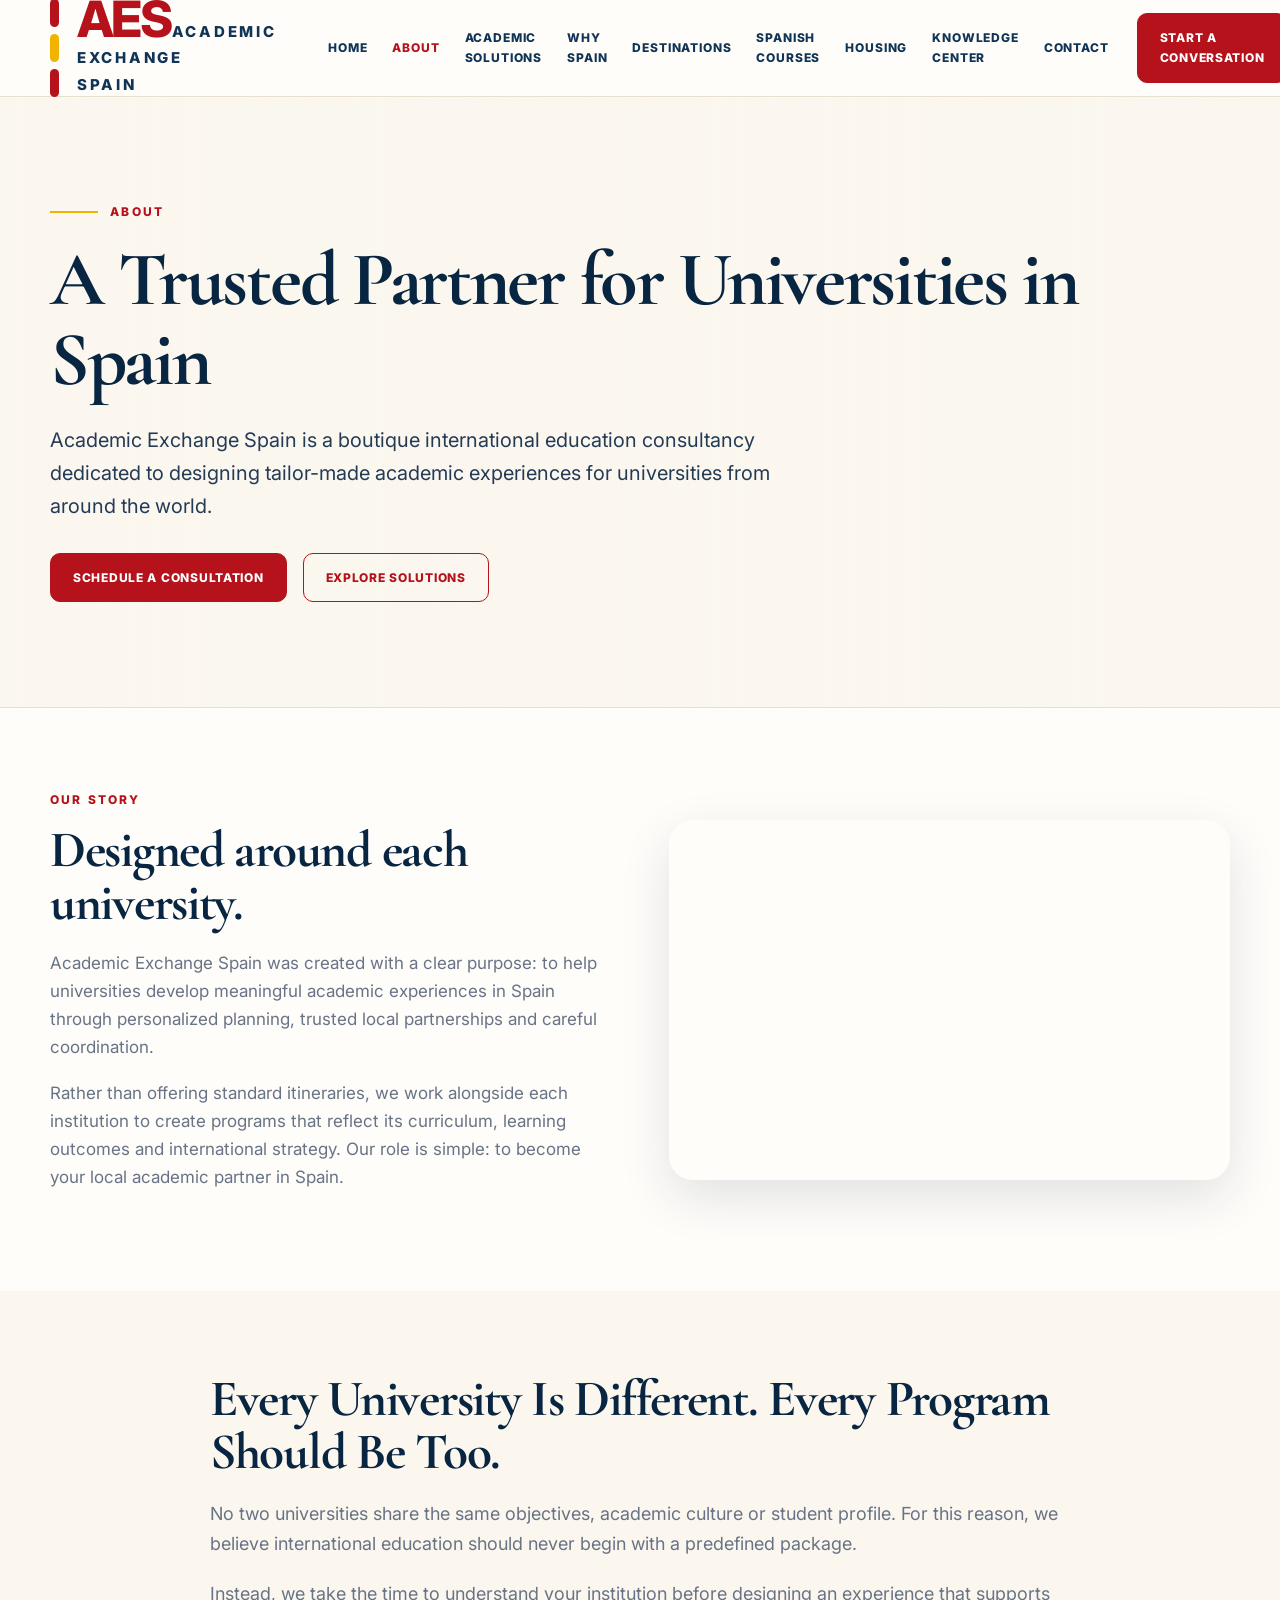
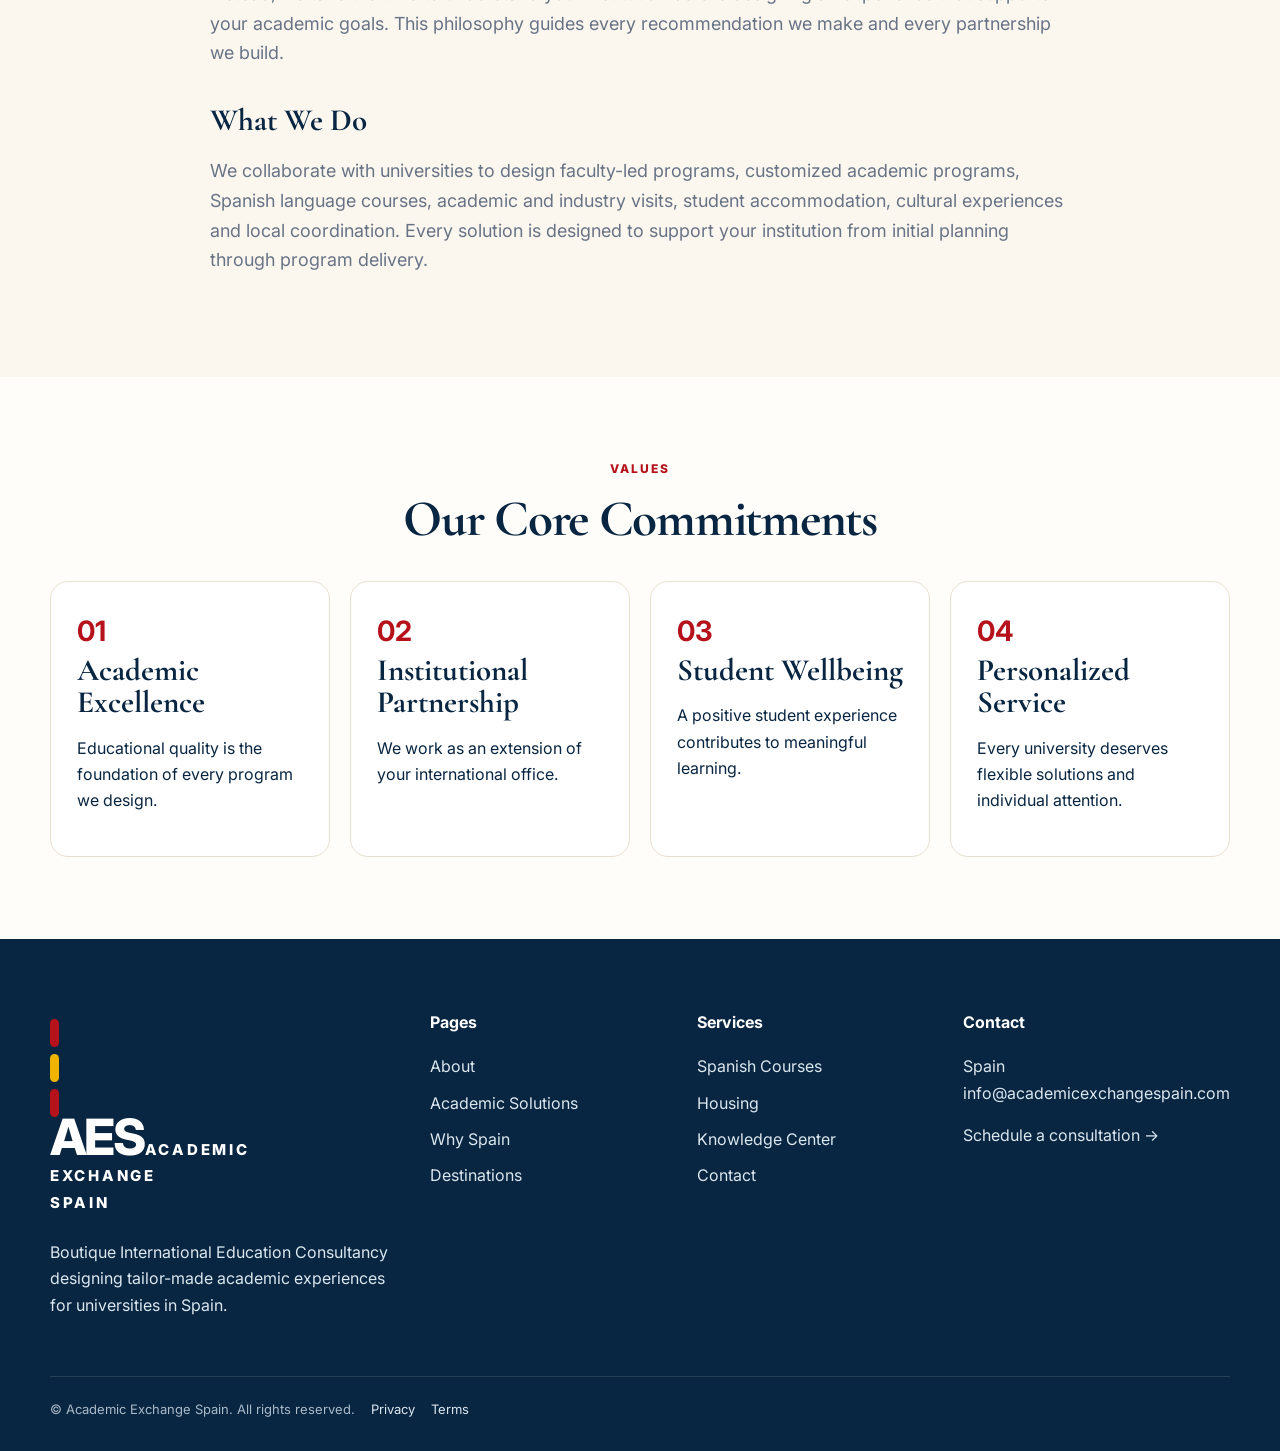
==== commit 174e4c79: "Add files via upload" ====
--- a/about.html
+++ b/about.html
@@ -1 +1,4 @@
-<!doctype html><html lang="en"><head><meta charset="utf-8"><meta name="viewport" content="width=device-width, initial-scale=1"><title>About | Academic Exchange Spain</title><meta name="description" content="A trusted partner for universities in Spain."><meta property="og:title" content="About | Academic Exchange Spain"><meta property="og:description" content="A trusted partner for universities in Spain."><meta property="og:type" content="website"><link rel="preconnect" href="https://fonts.googleapis.com"><link rel="preconnect" href="https://fonts.gstatic.com" crossorigin><link href="https://fonts.googleapis.com/css2?family=Cormorant+Garamond:wght@600;700&family=Inter:wght@400;600;700;800;900&display=swap" rel="stylesheet"><link rel="stylesheet" href="assets/css/styles.css"></head><body><header class="site-header"><div class="nav-wrap"><a href="index.html" class="logo"><span class="mark"><i></i><i></i><i></i></span><span class="aes">AES</span><span class="logo-text">Academic<br>Exchange<br>Spain</span></a><nav class="nav"><a class="" href="index.html">Home</a><a class="active" href="about.html">About</a><a class="" href="academic-solutions.html">Academic Solutions</a><a class="" href="why-spain.html">Why Spain</a><a class="" href="academic-destinations.html">Destinations</a><a class="" href="spanish-courses.html">Spanish Courses</a><a class="" href="housing.html">Housing</a><a class="" href="knowledge-center.html">Knowledge Center</a><a class="" href="contact.html">Contact</a><a class="nav-cta" href="contact.html">Start a Conversation</a></nav><button class="menu-toggle" aria-label="Open menu">☰</button></div><nav class="mobile-nav"><a class="" href="index.html">Home</a><a class="active" href="about.html">About</a><a class="" href="academic-solutions.html">Academic Solutions</a><a class="" href="why-spain.html">Why Spain</a><a class="" href="academic-destinations.html">Destinations</a><a class="" href="spanish-courses.html">Spanish Courses</a><a class="" href="housing.html">Housing</a><a class="" href="knowledge-center.html">Knowledge Center</a><a class="" href="contact.html">Contact</a><a class="nav-cta" href="contact.html">Start a Conversation</a></nav></header><section class="page-hero"><div class="container two-col"><div><p class="label">About</p><h1>A Trusted Partner for Universities in Spain</h1><p>Academic Exchange Spain is a boutique international education consultancy dedicated to designing tailor-made academic experiences for universities from around the world.</p></div><img class="rounded-img" src="assets/images/students-university.jpg" alt="A Trusted Partner for Universities in Spain"></div></section><section class="section"><div class="container narrow"><h2>Our Story</h2><p>Academic Exchange Spain was created to help universities develop meaningful academic experiences in Spain through personalized planning, trusted local partnerships and careful coordination.</p></div></section><section class="section"><div class="container narrow"><h2>Our Philosophy</h2><p>Every university is different. Every program should be too. We take the time to understand your institution before designing an experience that supports your academic goals.</p></div></section><section class="section"><div class="container narrow"><h2>Our Commitment</h2><p>We are committed to reliable local support, transparent communication and carefully designed academic experiences that reflect high professional standards.</p></div></section><section class="cta"><div class="container"><h2>Every successful partnership begins with a conversation.</h2><p>Let's discuss your institution, your students and your goals.</p><a class="btn light" href="contact.html">Schedule a Consultation</a></div></section><footer class="site-footer"><div class="container footer-grid"><div><a href="index.html" class="logo footer-logo"><span class="mark"><i></i><i></i><i></i></span><span class="aes">AES</span><span class="logo-text">Academic<br>Exchange<br>Spain</span></a><p>Boutique International Education Consultancy. Designed around your university. Delivered in Spain.</p></div><div><h4>Pages</h4><a href="about.html">About</a><a href="academic-solutions.html">Academic Solutions</a><a href="why-spain.html">Why Spain</a><a href="academic-destinations.html">Destinations</a></div><div><h4>Services</h4><a href="spanish-courses.html">Spanish Courses</a><a href="housing.html">Housing</a><a href="knowledge-center.html">Knowledge Center</a><a href="contact.html">Contact</a></div><div><h4>Contact</h4><p>Spain<br>info@academicexchangespain.com</p><a href="contact.html">Schedule a consultation →</a></div></div><div class="footer-bottom">© 2026 Academic Exchange Spain · <a href="privacy.html">Privacy Policy</a> · <a href="terms.html">Terms</a></div></footer><script src="assets/js/main.js"></script></body></html>+<!doctype html><html lang="en"><head><meta charset="utf-8"><meta name="viewport" content="width=device-width, initial-scale=1"><title>About | Academic Exchange Spain</title><meta name="description" content="About Academic Exchange Spain."><link rel="stylesheet" href="assets/css/styles.css"></head><body><header class="site-header"><div class="container nav"><a class="brand" href="index.html" aria-label="Academic Exchange Spain home"><span class="brand-mark"><i></i><i></i><i></i></span><span><span class="brand-aes">AES</span><span class="brand-name">Academic<br>Exchange<br>Spain</span></span></a><nav class="nav-links"><a class="" href="index.html">Home</a><a class="active" href="about.html">About</a><a class="" href="academic-solutions.html">Academic Solutions</a><a class="" href="why-spain.html">Why Spain</a><a class="" href="academic-destinations.html">Destinations</a><a class="" href="spanish-courses.html">Spanish Courses</a><a class="" href="housing.html">Housing</a><a class="" href="knowledge-center.html">Knowledge Center</a><a class="" href="contact.html">Contact</a></nav><a class="nav-cta" href="contact.html">Start a Conversation</a><button class="hamb" aria-label="Open menu">☰</button></div><div class="mobile-menu"><a href="index.html">Home</a><a href="about.html">About</a><a href="academic-solutions.html">Academic Solutions</a><a href="why-spain.html">Why Spain</a><a href="academic-destinations.html">Destinations</a><a href="spanish-courses.html">Spanish Courses</a><a href="housing.html">Housing</a><a href="knowledge-center.html">Knowledge Center</a><a href="contact.html">Contact</a></div></header><section class="page-hero" style="--hero:url('https://source.unsplash.com/1600x1000/?university,students,campus')"><div class="container"><div class="eyebrow">About</div><h1>A Trusted Partner for Universities in Spain</h1><p class="lead">Academic Exchange Spain is a boutique international education consultancy dedicated to designing tailor-made academic experiences for universities from around the world.</p><div class="btn-row"><a class="btn primary" href="contact.html">Schedule a Consultation</a><a class="btn outline" href="academic-solutions.html">Explore Solutions</a></div></div></section>
+<section class="section white"><div class="container split"><div class="copy"><div class="label">Our Story</div><h2>Designed around each university.</h2><p>Academic Exchange Spain was created with a clear purpose: to help universities develop meaningful academic experiences in Spain through personalized planning, trusted local partnerships and careful coordination.</p><p>Rather than offering standard itineraries, we work alongside each institution to create programs that reflect its curriculum, learning outcomes and international strategy. Our role is simple: to become your local academic partner in Spain.</p></div><div class="photo" style="background-image:url('https://source.unsplash.com/1600x1000/?university,campus,students')"></div></div></section>
+<section class="section"><div class="container long-text"><h2>Every University Is Different. Every Program Should Be Too.</h2><p>No two universities share the same objectives, academic culture or student profile. For this reason, we believe international education should never begin with a predefined package.</p><p>Instead, we take the time to understand your institution before designing an experience that supports your academic goals. This philosophy guides every recommendation we make and every partnership we build.</p><h3>What We Do</h3><p>We collaborate with universities to design faculty-led programs, customized academic programs, Spanish language courses, academic and industry visits, student accommodation, cultural experiences and local coordination. Every solution is designed to support your institution from initial planning through program delivery.</p></div></section>
+<section class="section white"><div class="container"><div class="center"><div class="label">Values</div><h2>Our Core Commitments</h2></div><div class="feature-grid"><div class="feature"><b>01</b><h3>Academic Excellence</h3><p>Educational quality is the foundation of every program we design.</p></div><div class="feature"><b>02</b><h3>Institutional Partnership</h3><p>We work as an extension of your international office.</p></div><div class="feature"><b>03</b><h3>Student Wellbeing</h3><p>A positive student experience contributes to meaningful learning.</p></div><div class="feature"><b>04</b><h3>Personalized Service</h3><p>Every university deserves flexible solutions and individual attention.</p></div></div></div></section><footer class="footer"><div class="container"><div class="footer-grid"><div><a class="brand" href="index.html" aria-label="Academic Exchange Spain home"><span class="brand-mark"><i></i><i></i><i></i></span><span><span class="brand-aes">AES</span><span class="brand-name">Academic<br>Exchange<br>Spain</span></span></a><p style="margin-top:24px;max-width:360px">Boutique International Education Consultancy designing tailor-made academic experiences for universities in Spain.</p></div><div><h4>Pages</h4><a href="about.html">About</a><a href="academic-solutions.html">Academic Solutions</a><a href="why-spain.html">Why Spain</a><a href="academic-destinations.html">Destinations</a></div><div><h4>Services</h4><a href="spanish-courses.html">Spanish Courses</a><a href="housing.html">Housing</a><a href="knowledge-center.html">Knowledge Center</a><a href="contact.html">Contact</a></div><div><h4>Contact</h4><p>Spain<br>info@academicexchangespain.com</p><a href="contact.html">Schedule a consultation →</a></div></div><div class="copyright">© Academic Exchange Spain. All rights reserved. <a style="display:inline;margin-left:12px" href="privacy.html">Privacy</a> <a style="display:inline;margin-left:12px" href="terms.html">Terms</a></div></div></footer><script src="assets/js/main.js"></script></body></html>
--- a/assets/css/styles.css
+++ b/assets/css/styles.css
@@ -1,2 +1,3 @@
-
-:root{--red:#b5121b;--gold:#f1bf00;--blue:#0d2b4c;--ink:#10243a;--cream:#fbf7ef;--muted:#f3eee5;--line:#e5ded3;--white:#fff}*{box-sizing:border-box}body{margin:0;font-family:Inter,Arial,sans-serif;color:var(--ink);background:var(--cream);line-height:1.65}a{text-decoration:none;color:inherit}img{display:block;max-width:100%;height:auto}.container{max-width:1280px;margin:0 auto;padding:0 32px}.site-header{background:rgba(255,255,255,.92);backdrop-filter:blur(12px);border-bottom:1px solid var(--line);position:sticky;top:0;z-index:50}.nav-wrap{max-width:1440px;margin:0 auto;height:90px;display:flex;align-items:center;justify-content:space-between;padding:0 36px}.logo{display:flex;align-items:center;gap:12px}.mark{display:flex;flex-direction:column;gap:6px}.mark i{display:block;width:9px;height:26px;border-radius:999px;background:var(--red)}.mark i:nth-child(2){background:var(--gold)}.aes{font-size:58px;line-height:.82;color:var(--red);font-weight:900;letter-spacing:-.04em}.logo-text{text-transform:uppercase;font-weight:900;letter-spacing:.15em;color:var(--blue);font-size:16px;line-height:1.15}.nav{display:flex;align-items:center;gap:26px;text-transform:uppercase;font-size:12px;font-weight:900;letter-spacing:.05em}.nav a{color:var(--blue)}.nav a.active{color:var(--red);border-bottom:2px solid var(--red);padding-bottom:8px}.nav-cta,.btn{display:inline-flex;align-items:center;justify-content:center;border-radius:8px;padding:13px 22px;font-weight:900;text-transform:uppercase;letter-spacing:.04em;font-size:12px}.nav-cta,.btn.red{background:var(--red);color:#fff!important}.btn.outline{border:1.5px solid var(--red);color:var(--red);background:transparent}.btn.light{background:#fff;color:var(--red)}.menu-toggle{display:none;background:none;border:0;font-size:34px;color:var(--blue)}.mobile-nav{display:none}.hero-photo{min-height:520px;background:linear-gradient(90deg,rgba(251,247,239,.98) 0%,rgba(251,247,239,.8) 30%,rgba(251,247,239,.05) 55%),url('../images/hero-cibeles.jpg') center/cover no-repeat;display:flex;align-items:center}.hero-copy{max-width:520px;margin-left:calc((100vw - 1280px)/2 + 32px);padding:60px 0}.hero h1,.page-hero h1,h2{font-family:'Cormorant Garamond',Georgia,serif;color:var(--blue);font-weight:700;line-height:.98}h1{font-size:64px;margin:0 0 22px}h2{font-size:44px;margin:0 0 18px}h3{font-family:'Cormorant Garamond',Georgia,serif;color:var(--blue);font-size:28px;line-height:1.05;margin:0 0 14px}p{font-size:16px;color:#536273}.label{text-transform:uppercase;color:var(--red);font-weight:900;letter-spacing:.18em;font-size:12px;margin:0 0 18px}.center{text-align:center}.trust-band{background:var(--blue);color:#fff}.trust-grid{display:grid;grid-template-columns:repeat(4,1fr);gap:0}.trust-grid>div{padding:26px 32px;border-left:1px solid rgba(255,255,255,.18)}.trust-grid span{color:var(--red);font-size:36px;float:left;margin-right:18px}.trust-grid h3{font-family:Inter,Arial,sans-serif;color:#fff;font-size:16px;margin:0 0 6px}.trust-grid p{color:#dce7f4;margin:0;font-size:13px}.section{padding:76px 0}.alt{background:#fff}.two-col{display:grid;grid-template-columns:1.05fr .95fr;gap:64px;align-items:center}.two-col.reverse{grid-template-columns:.9fr 1.1fr}.rounded-img{border-radius:14px;box-shadow:0 12px 30px rgba(18,35,55,.1);width:100%;height:auto}.cards{display:grid;gap:22px}.cards.six{grid-template-columns:repeat(6,1fr)}.solution-card{background:#fff;border:1px solid var(--line);border-radius:8px;overflow:hidden;box-shadow:0 8px 24px rgba(0,0,0,.05);transition:.2s}.solution-card:hover,.dest:hover{transform:translateY(-4px)}.solution-card img{width:100%;height:115px;object-fit:cover}.solution-card h3{font-size:24px;padding:16px 16px 0}.solution-card p{padding:0 16px;min-height:88px;font-size:14px}.solution-card span{display:block;color:var(--red);font-weight:900;text-transform:uppercase;font-size:12px;padding:0 16px 18px}.dest-grid{display:grid;grid-template-columns:repeat(4,1fr);gap:18px;margin-top:28px}.dest{position:relative;min-height:140px;border-radius:8px;overflow:hidden;color:#fff;background:#123;box-shadow:0 8px 18px rgba(0,0,0,.08);transition:.2s}.dest img{position:absolute;inset:0;width:100%;height:100%;object-fit:cover}.dest:after{content:"";position:absolute;inset:0;background:linear-gradient(0deg,rgba(2,18,35,.75),rgba(2,18,35,.05))}.dest div{position:absolute;z-index:2;left:18px;bottom:15px}.dest h3{color:#fff;margin:0;font-size:28px;text-shadow:0 2px 12px rgba(0,0,0,.45)}.dest p{color:#fff;margin:3px 0 0;font-weight:800;font-size:13px}.cta{background:linear-gradient(90deg,#a80f17,#c01822);color:#fff;padding:56px 0}.cta h2{color:#fff}.cta p{color:#fff}.page-hero{padding:86px 0;background:#fff;border-bottom:1px solid var(--line)}.narrow{max-width:860px}.contact-card{background:var(--cream);border:1px solid var(--line);border-radius:14px;padding:38px}.site-footer{background:var(--blue);color:#fff;padding:54px 0 0}.site-footer p,.site-footer a{color:#d9e4ef}.footer-grid{display:grid;grid-template-columns:2fr 1fr 1fr 1.2fr;gap:40px}.footer-grid a{display:block;margin:8px 0}.footer-logo .aes{color:#fff}.footer-logo .logo-text{color:#fff}.footer-bottom{border-top:1px solid rgba(255,255,255,.15);margin-top:40px;padding:18px 32px;text-align:center;color:#d9e4ef}@media(max-width:1100px){.nav{display:none}.menu-toggle{display:block}.mobile-nav.open{display:flex;flex-direction:column;padding:20px 32px;gap:14px;background:#fff}.cards.six{grid-template-columns:repeat(3,1fr)}.dest-grid{grid-template-columns:repeat(2,1fr)}.trust-grid{grid-template-columns:repeat(2,1fr)}}@media(max-width:700px){.nav-wrap{height:112px;padding:0 20px}.aes{font-size:50px}.logo-text{font-size:13px}.hero-photo{min-height:640px;background:linear-gradient(90deg,rgba(7,30,55,.72),rgba(7,30,55,.35)),url('../images/hero-cibeles.jpg') center/cover no-repeat}.hero-copy{margin:0;padding:70px 28px}.hero h1{font-size:50px;color:#fff}.hero p{color:#fff}.two-col,.two-col.reverse{grid-template-columns:1fr;gap:28px}.cards.six{grid-template-columns:1fr}.dest-grid{grid-template-columns:1fr}.trust-grid{grid-template-columns:1fr}.container{padding:0 22px}.section{padding:56px 0}h2{font-size:38px}}
+@import url('https://fonts.googleapis.com/css2?family=Cormorant+Garamond:wght@500;600;700&family=Inter:wght@400;500;600;700;800&display=swap');
+:root{--red:#b5121b;--gold:#f0b400;--blue:#0f3456;--navy:#082541;--cream:#fbf7ef;--paper:#fffdfa;--muted:#687386;--line:#e8dfd1;--shadow:0 18px 50px rgba(10,35,60,.12);--radius:24px;--max:1180px}*{box-sizing:border-box}html{scroll-behavior:smooth}body{margin:0;background:var(--cream);color:var(--navy);font-family:Inter,system-ui,sans-serif;line-height:1.65}a{color:inherit;text-decoration:none}img{max-width:100%;display:block}.container{width:min(var(--max),calc(100% - 44px));margin:auto}.site-header{position:sticky;top:0;z-index:50;background:rgba(255,253,250,.94);backdrop-filter:blur(14px);border-bottom:1px solid var(--line)}.nav{height:96px;display:flex;align-items:center;justify-content:space-between;gap:28px}.brand{display:flex;align-items:center;gap:18px;min-width:250px}.brand-mark{display:flex;flex-direction:column;gap:7px}.brand-mark i{width:9px;height:28px;border-radius:9px;display:block}.brand-mark i:nth-child(1),.brand-mark i:nth-child(3){background:var(--red)}.brand-mark i:nth-child(2){background:var(--gold)}.brand-aes{font-family:Inter,sans-serif;font-size:50px;line-height:.82;color:var(--red);font-weight:800;letter-spacing:-.055em}.brand-name{font-weight:800;letter-spacing:.18em;font-size:15px;line-height:1.35;color:var(--blue);text-transform:uppercase;margin-left:2px}.nav-links{display:flex;align-items:center;gap:25px;font-size:12px;text-transform:uppercase;letter-spacing:.07em;font-weight:800;color:var(--blue)}.nav-links a.active,.nav-links a:hover{color:var(--red)}.nav-cta,.btn{display:inline-flex;align-items:center;justify-content:center;border-radius:10px;border:1px solid var(--red);padding:14px 22px;font-size:12px;letter-spacing:.06em;text-transform:uppercase;font-weight:800;transition:.2s}.nav-cta,.btn.primary{background:var(--red);color:#fff}.btn.secondary{background:#fff;color:var(--blue);border-color:#fff}.btn.outline{background:transparent;color:var(--red)}.nav-cta:hover,.btn.primary:hover{background:#8f0e15;transform:translateY(-1px)}.hamb{display:none;background:none;border:0;color:var(--blue);font-size:36px}.hero{min-height:570px;position:relative;display:flex;align-items:center;background:linear-gradient(90deg,rgba(255,253,250,.96) 0%,rgba(255,253,250,.84) 34%,rgba(255,253,250,.2) 60%),var(--hero) center/cover no-repeat}.hero:after{content:"";position:absolute;inset:auto 0 0;height:8px;background:linear-gradient(90deg,var(--red),var(--gold),var(--red))}.hero-content{position:relative;z-index:2;max-width:560px;padding:90px 0}.eyebrow{display:flex;align-items:center;gap:12px;color:var(--red);text-transform:uppercase;letter-spacing:.19em;font-weight:800;font-size:12px;margin-bottom:18px}.eyebrow:before{content:"";width:48px;height:2px;background:var(--gold)}h1,h2,h3{font-family:'Cormorant Garamond',Georgia,serif;line-height:1.04;margin:0;color:var(--navy)}h1{font-size:clamp(48px,6vw,78px);letter-spacing:-.03em}h2{font-size:clamp(36px,4vw,58px);letter-spacing:-.025em}h3{font-size:31px}.lead{font-size:20px;color:#243b56;margin:24px 0 30px;max-width:650px}.btn-row{display:flex;gap:16px;flex-wrap:wrap}.benefit-strip{background:var(--navy);color:#fff}.benefits{display:grid;grid-template-columns:repeat(4,1fr);gap:0}.benefit{padding:28px 24px;border-left:1px solid rgba(255,255,255,.15);display:grid;grid-template-columns:46px 1fr;gap:16px;align-items:center}.benefit:first-child{border-left:0}.benefit .ico{font-size:32px;color:var(--red)}.benefit strong{display:block;color:#fff;font-family:'Cormorant Garamond',serif;font-size:22px;line-height:1}.benefit span{font-size:13px;color:#dce7ef;display:block;margin-top:5px}.section{padding:82px 0}.section.soft{background:#f4efe6}.section.white{background:var(--paper)}.split{display:grid;grid-template-columns:1fr 1fr;gap:58px;align-items:center}.photo{border-radius:var(--radius);overflow:hidden;box-shadow:var(--shadow);background:linear-gradient(135deg,#d9e5ef,#a9b8c8);min-height:360px;background-size:cover;background-position:center}.photo.tall{min-height:520px}.copy p{color:var(--muted);font-size:17px;margin:18px 0}.copy ul{color:var(--muted);padding-left:20px}.copy li{margin:10px 0}.label{color:var(--red);font-weight:800;letter-spacing:.18em;text-transform:uppercase;font-size:12px;margin-bottom:14px}.center{text-align:center}.center .lead{margin-left:auto;margin-right:auto}.cards{display:grid;grid-template-columns:repeat(3,1fr);gap:24px;margin-top:38px}.card{background:#fff;border:1px solid var(--line);border-radius:18px;overflow:hidden;box-shadow:0 12px 28px rgba(8,37,65,.06);transition:.2s}.card:hover{transform:translateY(-5px);box-shadow:var(--shadow)}.card-img{height:175px;background:linear-gradient(135deg,#ccd8e3,#e9dfce);background-size:cover;background-position:center}.card-body{padding:26px}.card p{color:var(--muted);margin:12px 0 18px}.text-link{color:var(--red);font-weight:800;font-size:12px;text-transform:uppercase;letter-spacing:.08em}.dest-grid{display:grid;grid-template-columns:repeat(4,1fr);gap:20px;margin-top:36px}.dest{height:215px;border-radius:16px;overflow:hidden;position:relative;background-size:cover;background-position:center;box-shadow:0 12px 30px rgba(8,37,65,.13)}.dest:before{content:"";position:absolute;inset:0;background:linear-gradient(180deg,rgba(8,37,65,.12),rgba(8,37,65,.82))}.dest div{position:absolute;left:20px;bottom:18px;color:#fff}.dest h3{color:#fff;font-size:32px}.dest p{margin:3px 0 0;font-weight:700;font-size:13px;color:#eef4f8}.deep{background:var(--navy);color:#fff}.deep h2,.deep h3{color:#fff}.deep p{color:#d7e2eb}.pill-list{display:grid;grid-template-columns:repeat(2,1fr);gap:14px;margin-top:22px}.pill{background:#fff;border:1px solid var(--line);border-radius:14px;padding:18px;color:var(--blue);font-weight:700}.deep .pill{background:rgba(255,255,255,.08);border-color:rgba(255,255,255,.13);color:#fff}.long-text{max-width:860px;margin:auto}.long-text p{font-size:18px;color:var(--muted);margin:20px 0}.long-text h3{margin-top:36px}.feature-grid{display:grid;grid-template-columns:repeat(4,1fr);gap:20px;margin-top:35px}.feature{background:#fff;border:1px solid var(--line);padding:26px;border-radius:18px}.feature b{color:var(--red);font-size:28px}.cta{background:linear-gradient(120deg,var(--red),#c91f2b);color:#fff;padding:70px 0}.cta h2{color:#fff}.cta p{color:#fff;opacity:.95}.footer{background:var(--navy);color:#dbe7ef;padding:70px 0 30px}.footer-grid{display:grid;grid-template-columns:1.5fr 1fr 1fr 1fr;gap:38px}.footer h4{color:#fff;margin:0 0 18px}.footer a{display:block;margin:10px 0;color:#dbe7ef}.footer .brand-aes{color:#fff}.footer .brand-name{color:#fff}.copyright{border-top:1px solid rgba(255,255,255,.12);margin-top:42px;padding-top:22px;font-size:13px;color:#a9bac9}.page-hero{padding:105px 0;background:linear-gradient(90deg,rgba(251,247,239,.95),rgba(251,247,239,.5)),var(--hero) center/cover no-repeat;border-bottom:1px solid var(--line)}.page-hero .lead{max-width:720px}.form{background:#fff;border:1px solid var(--line);border-radius:20px;padding:30px;box-shadow:var(--shadow)}.form input,.form textarea,.form select{width:100%;border:1px solid var(--line);border-radius:12px;padding:14px;margin:8px 0 16px;font:inherit}.form textarea{min-height:150px}.mobile-menu{display:none}.program-detail{background:#fff;border-left:5px solid var(--red);border-radius:16px;padding:30px;margin:24px 0;box-shadow:0 10px 28px rgba(8,37,65,.05)}
+@media(max-width:980px){.nav{height:auto;padding:18px 0}.nav-links,.nav-cta{display:none}.hamb{display:block}.brand{min-width:0}.brand-aes{font-size:43px}.brand-name{font-size:13px;letter-spacing:.14em}.mobile-menu.open{display:grid;gap:12px;padding:0 22px 22px;background:#fff}.mobile-menu a{font-weight:800;color:var(--blue);text-transform:uppercase;font-size:13px}.hero{min-height:640px;background:linear-gradient(180deg,rgba(8,37,65,.62),rgba(8,37,65,.52)),var(--hero) center/cover no-repeat}.hero h1,.hero .lead{color:#fff}.benefits,.cards,.dest-grid,.feature-grid,.footer-grid,.split{grid-template-columns:1fr}.benefit{border-left:0;border-top:1px solid rgba(255,255,255,.14)}.section{padding:58px 0}.photo,.photo.tall{min-height:300px}.dest-grid{grid-template-columns:1fr 1fr}.nav .container{width:min(var(--max),calc(100% - 28px))}}@media(max-width:560px){.container{width:calc(100% - 28px)}.hero-content{padding:70px 0}.btn{width:100%;padding:15px 16px}.dest-grid{grid-template-columns:1fr}.pill-list{grid-template-columns:1fr}.brand{gap:12px}.brand-aes{font-size:38px}.brand-name{font-size:11px}.brand-mark i{height:24px}.cards{grid-template-columns:1fr}.hero h1{font-size:46px}}
